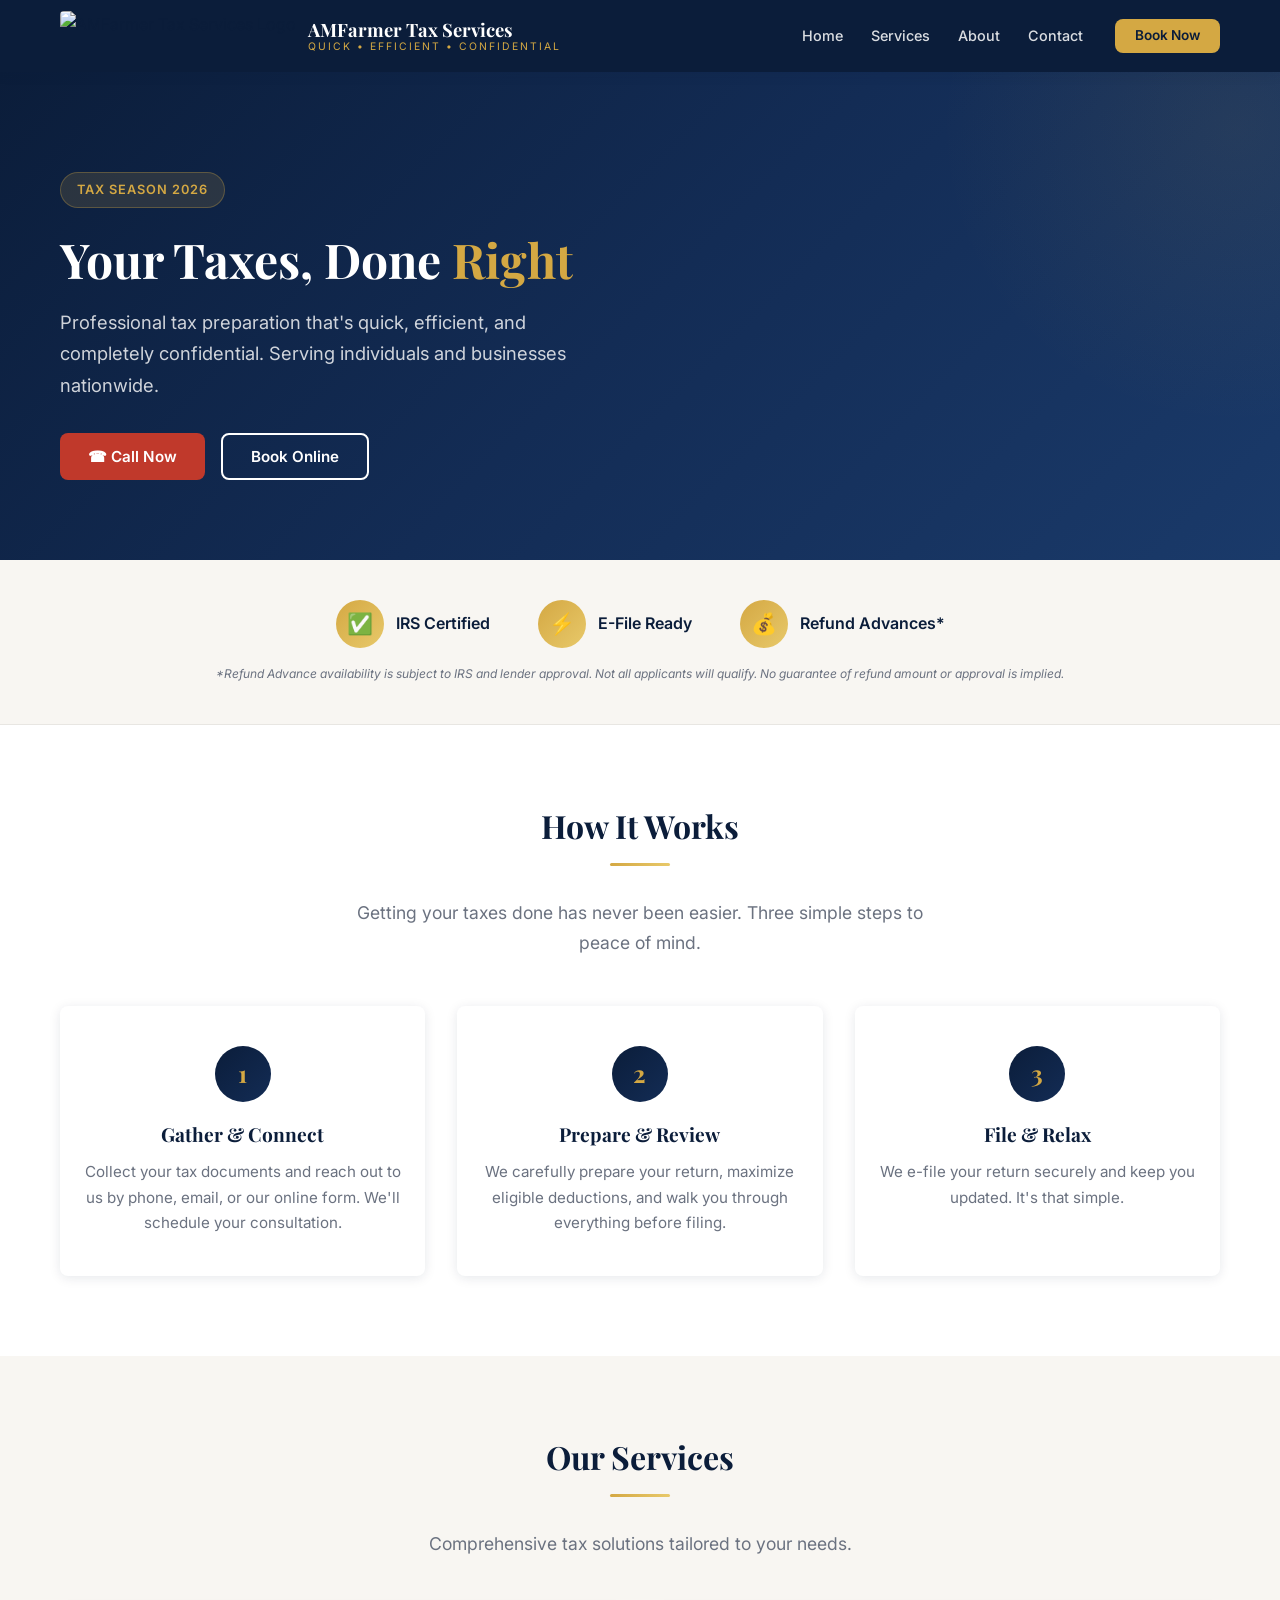
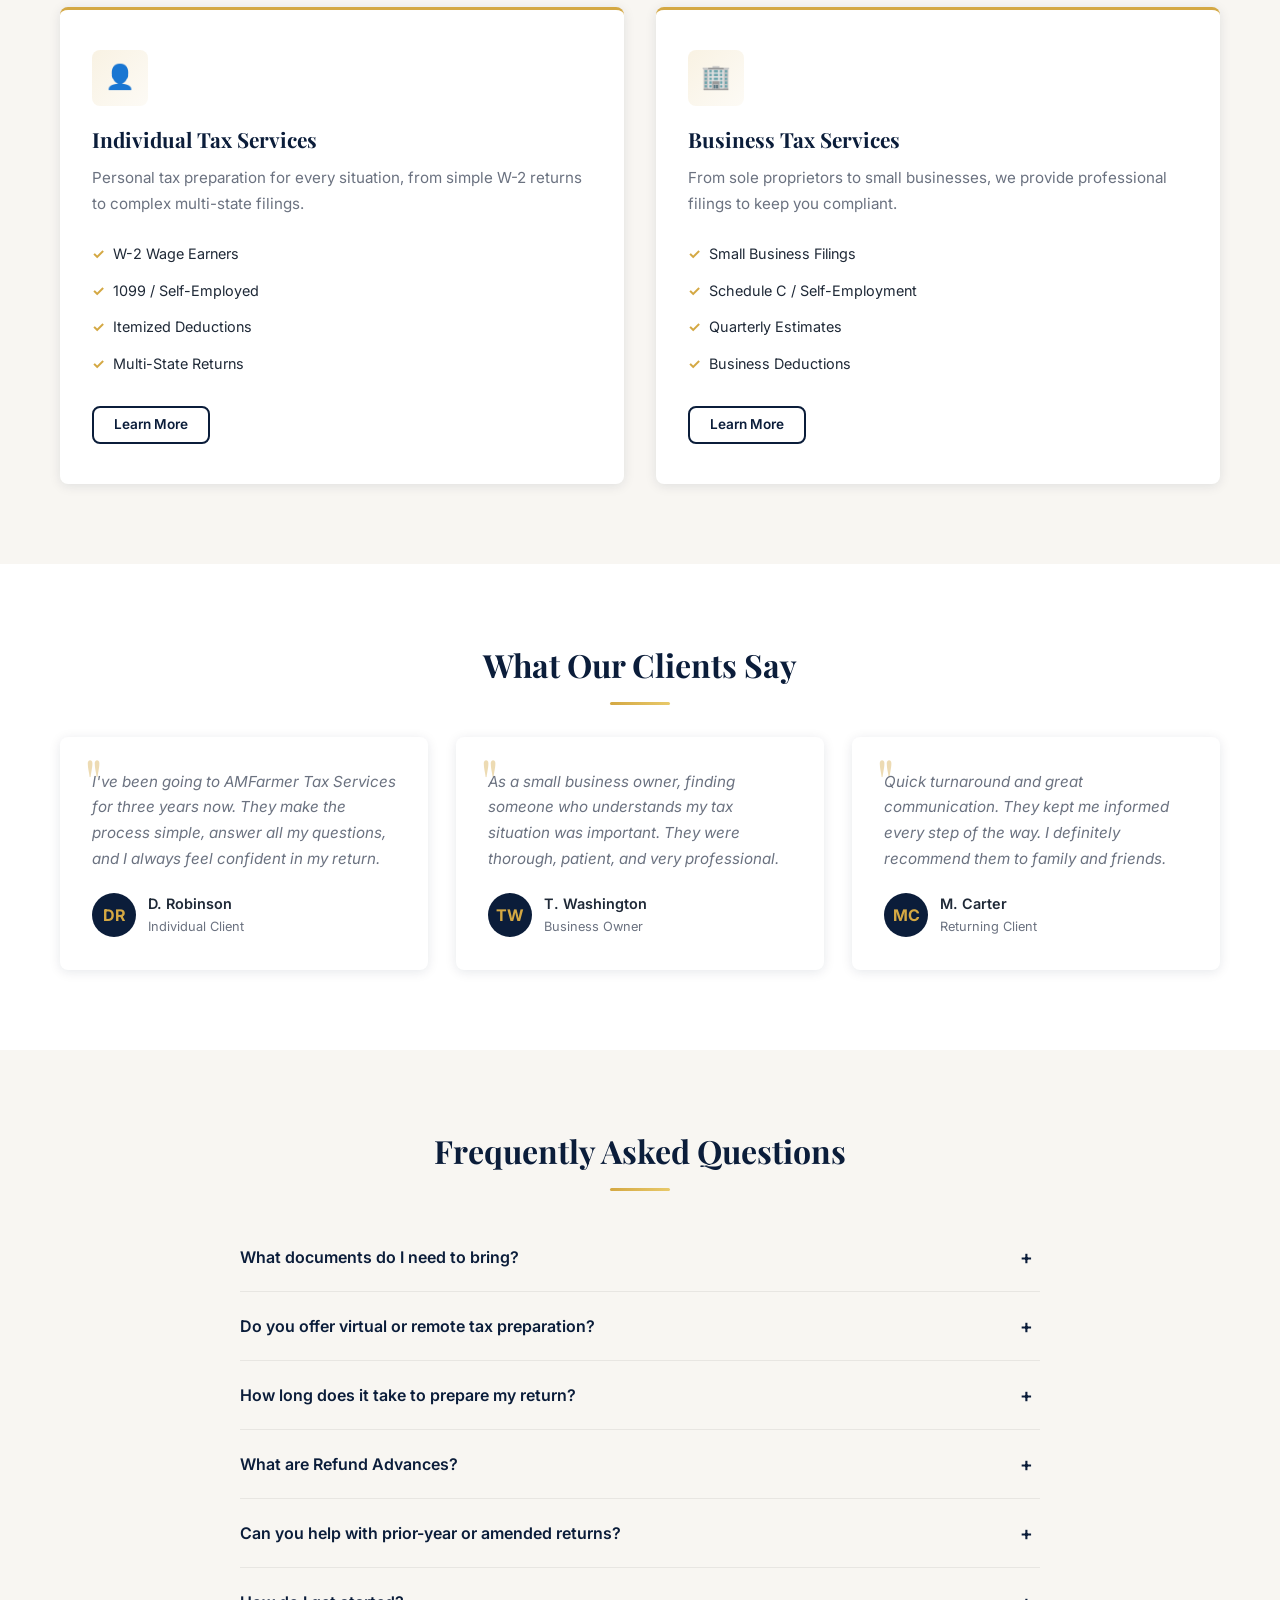
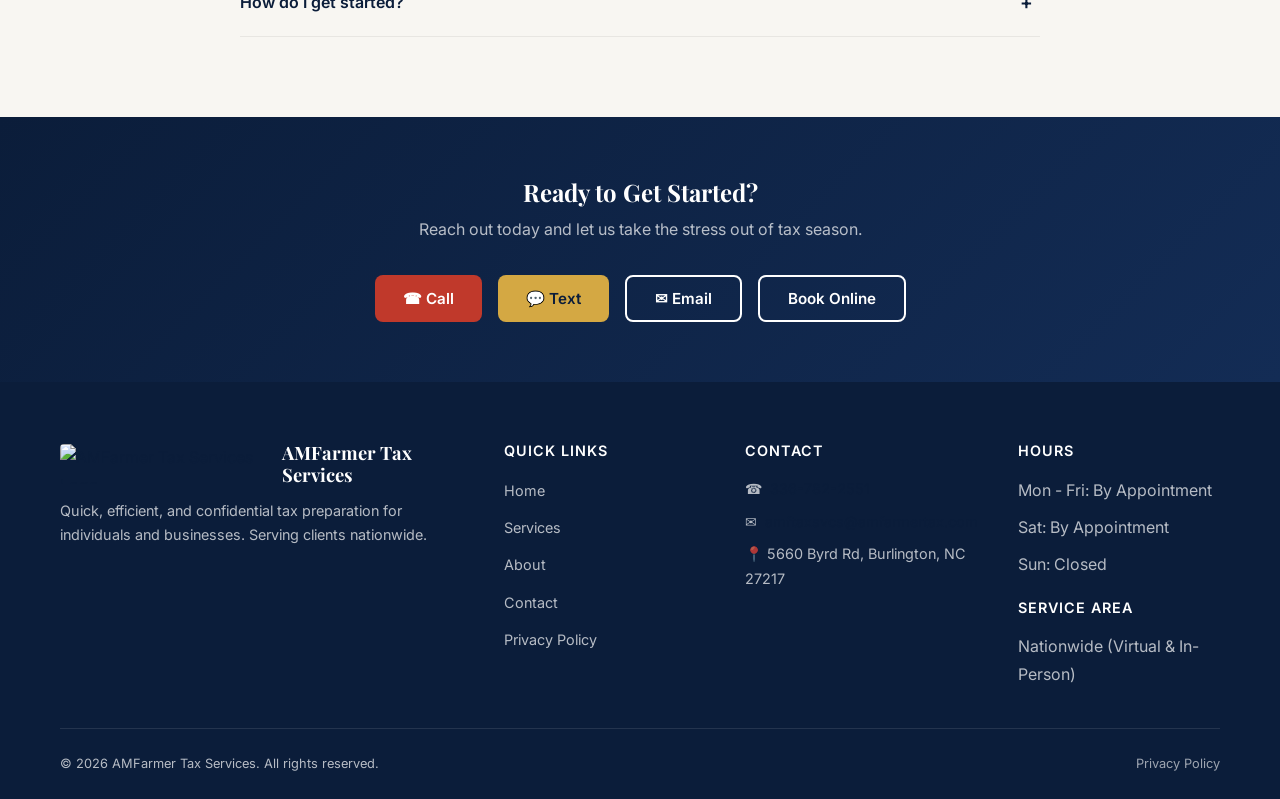
==== index.html @ cd4a3de3 "Added all html files" ====
<!DOCTYPE html>
<html lang="en">
<head>
  <meta charset="UTF-8">
  <meta name="viewport" content="width=device-width, initial-scale=1.0">
  <title>AMFarmer Tax Services | Quick, Efficient, Confidential Tax Preparation</title>
  <meta name="description" content="AMFarmer Tax Services provides quick, efficient, and confidential tax preparation for individuals and businesses. IRS Certified, E-file, and Refund Advances available. Serving clients nationwide.">
  <meta property="og:title" content="AMFarmer Tax Services | Quick, Efficient, Confidential">
  <meta property="og:description" content="Professional tax preparation for individuals and businesses. IRS Certified, E-file ready, serving clients nationwide.">
  <meta property="og:type" content="website">
  <meta property="og:image" content="assets/img/branding-2.jpg">
  <link rel="stylesheet" href="assets/css/styles.css">
</head>
<body>

  <header class="header" role="banner">
    <div class="header-inner">
      <a href="index.html" class="logo" aria-label="AMFarmer Tax Services Home">
        <img src="assets/img/branding-2.jpg" alt="AMFarmer Tax Services Logo">
        <div class="logo-text">
          AMFarmer Tax Services
          <span>Quick &bull; Efficient &bull; Confidential</span>
        </div>
      </a>
      <nav class="nav" role="navigation" aria-label="Main navigation">
        <ul class="nav-links">
          <li><a href="index.html">Home</a></li>
          <li><a href="services.html">Services</a></li>
          <li><a href="about.html">About</a></li>
          <li><a href="contact.html">Contact</a></li>
        </ul>
        <a href="contact.html#form" class="btn btn-gold btn-sm nav-cta">Book Now</a>
        <button class="mobile-toggle" aria-label="Toggle navigation" aria-expanded="false">
          <span></span><span></span><span></span>
        </button>
      </nav>
    </div>
  </header>

  <main>
    <section class="hero">
      <div class="container">
        <div class="hero-content">
          <div class="hero-badge">Tax Season 2026</div>
          <h1>Your Taxes, Done <span class="highlight">Right</span></h1>
          <p>Professional tax preparation that's quick, efficient, and completely confidential. Serving individuals and businesses nationwide.</p>
          <div class="hero-buttons">
            <a href="tel:336-782-2551" class="btn btn-primary">&#9742; Call Now</a>
            <a href="contact.html#form" class="btn btn-secondary">Book Online</a>
          </div>
        </div>
      </div>
    </section>

    <section class="trust-bar">
      <div class="container">
        <div class="trust-items">
          <div class="trust-item">
            <div class="trust-icon">&#9989;</div>
            <span>IRS Certified</span>
          </div>
          <div class="trust-item">
            <div class="trust-icon">&#9889;</div>
            <span>E-File Ready</span>
          </div>
          <div class="trust-item">
            <div class="trust-icon">&#128176;</div>
            <span>Refund Advances*</span>
          </div>
        </div>
        <p class="trust-disclaimer">*Refund Advance availability is subject to IRS and lender approval. Not all applicants will qualify. No guarantee of refund amount or approval is implied.</p>
      </div>
    </section>

    <section class="section">
      <div class="container">
        <h2 class="section-title">How It Works</h2>
        <div class="gold-divider"></div>
        <p class="section-subtitle">Getting your taxes done has never been easier. Three simple steps to peace of mind.</p>
        <div class="steps-grid">
          <div class="step-card">
            <div class="step-number">1</div>
            <h3>Gather &amp; Connect</h3>
            <p>Collect your tax documents and reach out to us by phone, email, or our online form. We'll schedule your consultation.</p>
          </div>
          <div class="step-card">
            <div class="step-number">2</div>
            <h3>Prepare &amp; Review</h3>
            <p>We carefully prepare your return, maximize eligible deductions, and walk you through everything before filing.</p>
          </div>
          <div class="step-card">
            <div class="step-number">3</div>
            <h3>File &amp; Relax</h3>
            <p>We e-file your return securely and keep you updated. It's that simple.</p>
          </div>
        </div>
      </div>
    </section>

    <section class="section services-preview">
      <div class="container">
        <h2 class="section-title">Our Services</h2>
        <div class="gold-divider"></div>
        <p class="section-subtitle">Comprehensive tax solutions tailored to your needs.</p>
        <div class="services-grid">
          <div class="service-card">
            <div class="service-icon">&#128100;</div>
            <h3>Individual Tax Services</h3>
            <p>Personal tax preparation for every situation, from simple W-2 returns to complex multi-state filings.</p>
            <ul class="service-list">
              <li>W-2 Wage Earners</li>
              <li>1099 / Self-Employed</li>
              <li>Itemized Deductions</li>
              <li>Multi-State Returns</li>
            </ul>
            <a href="services.html" class="btn btn-outline btn-sm">Learn More</a>
          </div>
          <div class="service-card">
            <div class="service-icon">&#127970;</div>
            <h3>Business Tax Services</h3>
            <p>From sole proprietors to small businesses, we provide professional filings to keep you compliant.</p>
            <ul class="service-list">
              <li>Small Business Filings</li>
              <li>Schedule C / Self-Employment</li>
              <li>Quarterly Estimates</li>
              <li>Business Deductions</li>
            </ul>
            <a href="services.html" class="btn btn-outline btn-sm">Learn More</a>
          </div>
        </div>
      </div>
    </section>

    <section class="section">
      <div class="container">
        <h2 class="section-title">What Our Clients Say</h2>
        <div class="gold-divider"></div>
        <div class="testimonials-grid">
          <div class="testimonial-card">
            <p class="testimonial-text">I've been going to AMFarmer Tax Services for three years now. They make the process simple, answer all my questions, and I always feel confident in my return.</p>
            <div class="testimonial-author">
              <div class="testimonial-avatar">DR</div>
              <div>
                <div class="testimonial-name">D. Robinson</div>
                <div class="testimonial-role">Individual Client</div>
              </div>
            </div>
          </div>
          <div class="testimonial-card">
            <p class="testimonial-text">As a small business owner, finding someone who understands my tax situation was important. They were thorough, patient, and very professional.</p>
            <div class="testimonial-author">
              <div class="testimonial-avatar">TW</div>
              <div>
                <div class="testimonial-name">T. Washington</div>
                <div class="testimonial-role">Business Owner</div>
              </div>
            </div>
          </div>
          <div class="testimonial-card">
            <p class="testimonial-text">Quick turnaround and great communication. They kept me informed every step of the way. I definitely recommend them to family and friends.</p>
            <div class="testimonial-author">
              <div class="testimonial-avatar">MC</div>
              <div>
                <div class="testimonial-name">M. Carter</div>
                <div class="testimonial-role">Returning Client</div>
              </div>
            </div>
          </div>
        </div>
      </div>
    </section>

    <section class="section" style="background: var(--off-white);">
      <div class="container">
        <h2 class="section-title">Frequently Asked Questions</h2>
        <div class="gold-divider"></div>
        <div class="faq-list">
          <div class="faq-item">
            <button class="faq-question" aria-expanded="false">
              What documents do I need to bring?
              <span class="faq-icon">+</span>
            </button>
            <div class="faq-answer" role="region">
              <div class="faq-answer-inner">Bring all income documents (W-2s, 1099s), a valid photo ID, Social Security cards for all dependents, last year's tax return (if available), and any documents related to deductions or credits you plan to claim.</div>
            </div>
          </div>
          <div class="faq-item">
            <button class="faq-question" aria-expanded="false">
              Do you offer virtual or remote tax preparation?
              <span class="faq-icon">+</span>
            </button>
            <div class="faq-answer" role="region">
              <div class="faq-answer-inner">Yes, we serve clients nationwide through secure virtual consultations. You can upload your documents securely, and we handle the rest by phone or video call.</div>
            </div>
          </div>
          <div class="faq-item">
            <button class="faq-question" aria-expanded="false">
              How long does it take to prepare my return?
              <span class="faq-icon">+</span>
            </button>
            <div class="faq-answer" role="region">
              <div class="faq-answer-inner">Most individual returns are completed within 1-2 business days once we have all your documents. More complex filings, such as business returns, may take a bit longer.</div>
            </div>
          </div>
          <div class="faq-item">
            <button class="faq-question" aria-expanded="false">
              What are Refund Advances?
              <span class="faq-icon">+</span>
            </button>
            <div class="faq-answer" role="region">
              <div class="faq-answer-inner">
                A Refund Advance is a loan offered by a third-party lender based on your anticipated tax refund. It allows eligible clients to receive a portion of their expected refund sooner.
                <p class="disclaimer-text">*Refund Advance is a loan provided by a third-party lender. Eligibility, loan amounts, and terms are determined by the lender and are subject to IRS approval of your tax return. Not all applicants will qualify. AMFarmer Tax Services does not guarantee refund amounts or advance approval.</p>
              </div>
            </div>
          </div>
          <div class="faq-item">
            <button class="faq-question" aria-expanded="false">
              Can you help with prior-year or amended returns?
              <span class="faq-icon">+</span>
            </button>
            <div class="faq-answer" role="region">
              <div class="faq-answer-inner">Absolutely. We can prepare prior-year returns and file amendments to correct previously filed returns. Contact us with the details and we'll guide you through the process.</div>
            </div>
          </div>
          <div class="faq-item">
            <button class="faq-question" aria-expanded="false">
              How do I get started?
              <span class="faq-icon">+</span>
            </button>
            <div class="faq-answer" role="region">
              <div class="faq-answer-inner">It's easy! Call us at 336-782-2551, email us, or fill out our online contact form. We'll schedule a time that works for you and walk you through everything you need.</div>
            </div>
          </div>
        </div>
      </div>
    </section>

    <section class="contact-strip">
      <div class="container">
        <h2>Ready to Get Started?</h2>
        <p>Reach out today and let us take the stress out of tax season.</p>
        <div class="contact-buttons">
          <a href="tel:336-782-2551" class="btn btn-primary">&#9742; Call</a>
          <a href="sms:336-782-2551?body=Hi%2C%20I%27d%20like%20to%20inquire%20about%20tax%20services." class="btn btn-gold">&#128172; Text</a>
          <a href="mailto:amftaxsvcs@amfarmertax.com?subject=Tax%20Services%20Inquiry" class="btn btn-secondary">&#9993; Email</a>
          <a href="contact.html#form" class="btn btn-secondary">Book Online</a>
        </div>
      </div>
    </section>
  </main>

  <footer class="footer" role="contentinfo">
    <div class="container">
      <div class="footer-grid">
        <div class="footer-brand">
          <a href="index.html" class="logo" aria-label="AMFarmer Tax Services Home">
            <img src="assets/img/branding-2.jpg" alt="AMFarmer Tax Services Logo" style="height:40px;">
            <div class="logo-text">AMFarmer Tax Services</div>
          </a>
          <p>Quick, efficient, and confidential tax preparation for individuals and businesses. Serving clients nationwide.</p>
        </div>
        <div>
          <h4>Quick Links</h4>
          <ul class="footer-links">
            <li><a href="index.html">Home</a></li>
            <li><a href="services.html">Services</a></li>
            <li><a href="about.html">About</a></li>
            <li><a href="contact.html">Contact</a></li>
            <li><a href="privacy.html">Privacy Policy</a></li>
          </ul>
        </div>
        <div>
          <h4>Contact</h4>
          <div class="footer-contact-info">
            <p>&#9742; <a href="tel:336-782-2551">336-782-2551</a></p>
            <p>&#9993; <a href="mailto:amftaxsvcs@amfarmertax.com">amftaxsvcs@amfarmertax.com</a></p>
            <p>&#128205; 5660 Byrd Rd, Burlington, NC 27217</p>
          </div>
        </div>
        <div>
          <h4>Hours</h4>
          <ul class="footer-links">
            <li>Mon - Fri: By Appointment</li>
            <li>Sat: By Appointment</li>
            <li>Sun: Closed</li>
          </ul>
          <h4 style="margin-top:20px;">Service Area</h4>
          <p>Nationwide (Virtual &amp; In-Person)</p>
        </div>
      </div>
      <div class="footer-bottom">
        <p>&copy; 2026 AMFarmer Tax Services. All rights reserved.</p>
        <a href="privacy.html">Privacy Policy</a>
      </div>
    </div>
  </footer>

  <script src="assets/js/main.js"></script>
</body>
</html>
---- assets/css/styles.css ----
@import url('https://fonts.googleapis.com/css2?family=Playfair+Display:wght@400;600;700&family=Inter:wght@300;400;500;600;700&display=swap');

:root {
  --navy: #0B1D3A;
  --navy-light: #132C55;
  --red: #C0392B;
  --red-dark: #A93226;
  --gold: #D4A843;
  --gold-light: #E8C96A;
  --white: #FFFFFF;
  --off-white: #F8F6F2;
  --gray-light: #E8E6E2;
  --gray: #6B7280;
  --text-dark: #1F2937;
  --shadow: 0 2px 12px rgba(11,29,58,0.10);
  --shadow-lg: 0 8px 32px rgba(11,29,58,0.15);
  --radius: 8px;
  --transition: 0.3s ease;
}

*, *::before, *::after {
  box-sizing: border-box;
  margin: 0;
  padding: 0;
}

html {
  scroll-behavior: smooth;
  font-size: 16px;
}

body {
  font-family: 'Inter', -apple-system, BlinkMacSystemFont, sans-serif;
  color: var(--text-dark);
  background: var(--white);
  line-height: 1.7;
  -webkit-font-smoothing: antialiased;
}

h1, h2, h3, h4, h5 {
  font-family: 'Playfair Display', Georgia, serif;
  line-height: 1.3;
  color: var(--navy);
}

a {
  color: var(--navy);
  text-decoration: none;
  transition: color var(--transition);
}

a:focus-visible, button:focus-visible, input:focus-visible, textarea:focus-visible, select:focus-visible {
  outline: 3px solid var(--gold);
  outline-offset: 2px;
}

img {
  max-width: 100%;
  height: auto;
  display: block;
}

.container {
  width: 100%;
  max-width: 1200px;
  margin: 0 auto;
  padding: 0 20px;
}

.section {
  padding: 80px 0;
}

.section-title {
  text-align: center;
  font-size: 2rem;
  margin-bottom: 1rem;
}

.section-subtitle {
  text-align: center;
  color: var(--gray);
  font-size: 1.1rem;
  max-width: 600px;
  margin: 0 auto 3rem;
}

.gold-divider {
  width: 60px;
  height: 3px;
  background: linear-gradient(90deg, var(--gold), var(--gold-light));
  margin: 1rem auto 2rem;
  border-radius: 2px;
}

/* Buttons */
.btn {
  display: inline-flex;
  align-items: center;
  justify-content: center;
  gap: 8px;
  padding: 14px 28px;
  font-family: 'Inter', sans-serif;
  font-size: 0.95rem;
  font-weight: 600;
  border: none;
  border-radius: var(--radius);
  cursor: pointer;
  transition: all var(--transition);
  text-decoration: none;
  line-height: 1;
}

.btn-primary {
  background: var(--red);
  color: var(--white);
}

.btn-primary:hover {
  background: var(--red-dark);
  transform: translateY(-1px);
  box-shadow: var(--shadow);
}

.btn-secondary {
  background: transparent;
  color: var(--white);
  border: 2px solid var(--white);
}

.btn-secondary:hover {
  background: var(--white);
  color: var(--navy);
}

.btn-outline {
  background: transparent;
  color: var(--navy);
  border: 2px solid var(--navy);
}

.btn-outline:hover {
  background: var(--navy);
  color: var(--white);
}

.btn-gold {
  background: var(--gold);
  color: var(--navy);
}

.btn-gold:hover {
  background: var(--gold-light);
  transform: translateY(-1px);
}

.btn-sm {
  padding: 10px 20px;
  font-size: 0.85rem;
}

/* Header */
.header {
  position: sticky;
  top: 0;
  z-index: 1000;
  background: var(--navy);
  box-shadow: var(--shadow);
}

.header-inner {
  display: flex;
  align-items: center;
  justify-content: space-between;
  padding: 0 20px;
  max-width: 1200px;
  margin: 0 auto;
  height: 72px;
}

.logo {
  display: flex;
  align-items: center;
  gap: 12px;
}

.logo img {
  height: 50px;
  width: auto;
  border-radius: 4px;
}

.logo-text {
  font-family: 'Playfair Display', serif;
  font-size: 1.15rem;
  font-weight: 700;
  color: var(--white);
  line-height: 1.2;
}

.logo-text span {
  display: block;
  font-family: 'Inter', sans-serif;
  font-size: 0.65rem;
  font-weight: 400;
  color: var(--gold);
  letter-spacing: 2px;
  text-transform: uppercase;
}

.nav {
  display: flex;
  align-items: center;
  gap: 32px;
}

.nav-links {
  display: flex;
  list-style: none;
  gap: 28px;
}

.nav-links a {
  color: rgba(255,255,255,0.85);
  font-size: 0.9rem;
  font-weight: 500;
  padding: 4px 0;
  position: relative;
}

.nav-links a:hover,
.nav-links a.active {
  color: var(--white);
}

.nav-links a::after {
  content: '';
  position: absolute;
  bottom: -2px;
  left: 0;
  width: 0;
  height: 2px;
  background: var(--gold);
  transition: width var(--transition);
}

.nav-links a:hover::after,
.nav-links a.active::after {
  width: 100%;
}

.nav-cta {
  display: inline-flex;
}

.mobile-toggle {
  display: none;
  flex-direction: column;
  gap: 5px;
  background: none;
  border: none;
  cursor: pointer;
  padding: 5px;
}

.mobile-toggle span {
  width: 24px;
  height: 2px;
  background: var(--white);
  transition: all var(--transition);
  border-radius: 2px;
}

/* Hero */
.hero {
  background: linear-gradient(135deg, var(--navy) 0%, var(--navy-light) 50%, #1a3a6a 100%);
  color: var(--white);
  padding: 100px 0 80px;
  position: relative;
  overflow: hidden;
}

.hero::before {
  content: '';
  position: absolute;
  top: -50%;
  right: -20%;
  width: 600px;
  height: 600px;
  background: radial-gradient(circle, rgba(212,168,67,0.08) 0%, transparent 70%);
  border-radius: 50%;
}

.hero-content {
  max-width: 700px;
  position: relative;
  z-index: 1;
}

.hero-badge {
  display: inline-block;
  background: rgba(212,168,67,0.15);
  border: 1px solid rgba(212,168,67,0.3);
  color: var(--gold);
  padding: 6px 16px;
  border-radius: 20px;
  font-size: 0.8rem;
  font-weight: 600;
  letter-spacing: 1px;
  text-transform: uppercase;
  margin-bottom: 24px;
}

.hero h1 {
  font-size: 3rem;
  color: var(--white);
  margin-bottom: 20px;
  line-height: 1.15;
}

.hero h1 .highlight {
  color: var(--gold);
}

.hero p {
  font-size: 1.15rem;
  color: rgba(255,255,255,0.8);
  margin-bottom: 32px;
  max-width: 550px;
}

.hero-buttons {
  display: flex;
  gap: 16px;
  flex-wrap: wrap;
}

/* Trust Bar */
.trust-bar {
  background: var(--off-white);
  padding: 40px 0;
  border-bottom: 1px solid var(--gray-light);
}

.trust-items {
  display: flex;
  justify-content: center;
  align-items: center;
  gap: 48px;
  flex-wrap: wrap;
}

.trust-item {
  display: flex;
  align-items: center;
  gap: 12px;
  font-weight: 600;
  color: var(--navy);
  font-size: 1rem;
}

.trust-icon {
  width: 48px;
  height: 48px;
  background: linear-gradient(135deg, var(--gold), var(--gold-light));
  border-radius: 50%;
  display: flex;
  align-items: center;
  justify-content: center;
  font-size: 1.3rem;
  color: var(--navy);
  flex-shrink: 0;
}

.trust-disclaimer {
  text-align: center;
  font-size: 0.75rem;
  color: var(--gray);
  margin-top: 16px;
  font-style: italic;
}

/* How It Works */
.steps-grid {
  display: grid;
  grid-template-columns: repeat(3, 1fr);
  gap: 32px;
  position: relative;
}

.step-card {
  text-align: center;
  padding: 40px 24px;
  background: var(--white);
  border-radius: var(--radius);
  box-shadow: var(--shadow);
  position: relative;
}

.step-number {
  width: 56px;
  height: 56px;
  background: linear-gradient(135deg, var(--navy), var(--navy-light));
  color: var(--gold);
  border-radius: 50%;
  display: flex;
  align-items: center;
  justify-content: center;
  font-family: 'Playfair Display', serif;
  font-size: 1.5rem;
  font-weight: 700;
  margin: 0 auto 20px;
}

.step-card h3 {
  font-size: 1.2rem;
  margin-bottom: 12px;
}

.step-card p {
  color: var(--gray);
  font-size: 0.95rem;
}

/* Services Preview */
.services-preview {
  background: var(--off-white);
}

.services-grid {
  display: grid;
  grid-template-columns: repeat(2, 1fr);
  gap: 32px;
}

.service-card {
  background: var(--white);
  border-radius: var(--radius);
  padding: 40px 32px;
  box-shadow: var(--shadow);
  border-top: 3px solid var(--gold);
  transition: transform var(--transition), box-shadow var(--transition);
}

.service-card:hover {
  transform: translateY(-4px);
  box-shadow: var(--shadow-lg);
}

.service-icon {
  width: 56px;
  height: 56px;
  background: linear-gradient(135deg, rgba(212,168,67,0.15), rgba(212,168,67,0.05));
  border-radius: var(--radius);
  display: flex;
  align-items: center;
  justify-content: center;
  font-size: 1.5rem;
  margin-bottom: 20px;
}

.service-card h3 {
  font-size: 1.3rem;
  margin-bottom: 12px;
}

.service-card p {
  color: var(--gray);
  font-size: 0.95rem;
  margin-bottom: 20px;
}

.service-list {
  list-style: none;
  margin-bottom: 24px;
}

.service-list li {
  padding: 6px 0;
  font-size: 0.9rem;
  color: var(--text-dark);
  display: flex;
  align-items: center;
  gap: 8px;
}

.service-list li::before {
  content: '✓';
  color: var(--gold);
  font-weight: 700;
}

/* Testimonials */
.testimonials-grid {
  display: grid;
  grid-template-columns: repeat(3, 1fr);
  gap: 28px;
}

.testimonial-card {
  background: var(--white);
  border-radius: var(--radius);
  padding: 32px;
  box-shadow: var(--shadow);
  position: relative;
}

.testimonial-card::before {
  content: '"';
  font-family: 'Playfair Display', serif;
  font-size: 4rem;
  color: var(--gold);
  position: absolute;
  top: 12px;
  left: 24px;
  line-height: 1;
  opacity: 0.4;
}

.testimonial-text {
  font-size: 0.95rem;
  color: var(--gray);
  font-style: italic;
  margin-bottom: 20px;
  position: relative;
  z-index: 1;
}

.testimonial-author {
  display: flex;
  align-items: center;
  gap: 12px;
}

.testimonial-avatar {
  width: 44px;
  height: 44px;
  background: var(--navy);
  border-radius: 50%;
  display: flex;
  align-items: center;
  justify-content: center;
  color: var(--gold);
  font-weight: 700;
  font-size: 1rem;
}

.testimonial-name {
  font-weight: 600;
  font-size: 0.9rem;
}

.testimonial-role {
  font-size: 0.8rem;
  color: var(--gray);
}

/* FAQ */
.faq-list {
  max-width: 800px;
  margin: 0 auto;
}

.faq-item {
  border-bottom: 1px solid var(--gray-light);
}

.faq-question {
  width: 100%;
  display: flex;
  align-items: center;
  justify-content: space-between;
  padding: 20px 0;
  background: none;
  border: none;
  font-family: 'Inter', sans-serif;
  font-size: 1rem;
  font-weight: 600;
  color: var(--navy);
  cursor: pointer;
  text-align: left;
  gap: 16px;
}

.faq-question:hover {
  color: var(--red);
}

.faq-icon {
  width: 28px;
  height: 28px;
  border-radius: 50%;
  background: var(--off-white);
  display: flex;
  align-items: center;
  justify-content: center;
  font-size: 1.2rem;
  flex-shrink: 0;
  transition: transform var(--transition);
}

.faq-item.active .faq-icon {
  transform: rotate(45deg);
}

.faq-answer {
  max-height: 0;
  overflow: hidden;
  transition: max-height 0.4s ease, padding 0.4s ease;
}

.faq-answer-inner {
  padding-bottom: 20px;
  color: var(--gray);
  font-size: 0.95rem;
  line-height: 1.7;
}

.faq-item.active .faq-answer {
  max-height: 300px;
}

.disclaimer-text {
  font-size: 0.8rem;
  font-style: italic;
  color: var(--gray);
  margin-top: 8px;
}

/* Contact Strip */
.contact-strip {
  background: linear-gradient(135deg, var(--navy), var(--navy-light));
  color: var(--white);
  padding: 60px 0;
  text-align: center;
}

.contact-strip h2 {
  color: var(--white);
  margin-bottom: 8px;
}

.contact-strip p {
  color: rgba(255,255,255,0.7);
  margin-bottom: 32px;
}

.contact-buttons {
  display: flex;
  justify-content: center;
  gap: 16px;
  flex-wrap: wrap;
}

/* Footer */
.footer {
  background: var(--navy);
  color: rgba(255,255,255,0.7);
  padding: 60px 0 24px;
}

.footer-grid {
  display: grid;
  grid-template-columns: 2fr 1fr 1fr 1fr;
  gap: 40px;
  margin-bottom: 40px;
}

.footer-brand p {
  font-size: 0.9rem;
  margin-top: 12px;
  line-height: 1.7;
}

.footer h4 {
  color: var(--white);
  font-family: 'Inter', sans-serif;
  font-size: 0.9rem;
  font-weight: 600;
  text-transform: uppercase;
  letter-spacing: 1px;
  margin-bottom: 16px;
}

.footer-links {
  list-style: none;
}

.footer-links li {
  margin-bottom: 10px;
}

.footer-links a {
  color: rgba(255,255,255,0.7);
  font-size: 0.9rem;
}

.footer-links a:hover {
  color: var(--gold);
}

.footer-contact-info p {
  font-size: 0.9rem;
  margin-bottom: 8px;
  display: flex;
  align-items: flex-start;
  gap: 8px;
}

.footer-bottom {
  border-top: 1px solid rgba(255,255,255,0.1);
  padding-top: 24px;
  display: flex;
  justify-content: space-between;
  align-items: center;
  flex-wrap: wrap;
  gap: 12px;
  font-size: 0.8rem;
}

.footer-bottom a {
  color: rgba(255,255,255,0.6);
}

.footer-bottom a:hover {
  color: var(--gold);
}

/* Page Header (inner pages) */
.page-header {
  background: linear-gradient(135deg, var(--navy), var(--navy-light));
  color: var(--white);
  padding: 60px 0;
  text-align: center;
}

.page-header h1 {
  color: var(--white);
  font-size: 2.5rem;
  margin-bottom: 8px;
}

.page-header p {
  color: rgba(255,255,255,0.7);
  font-size: 1.1rem;
}

/* Services Page */
.service-detail-card {
  background: var(--white);
  border-radius: var(--radius);
  padding: 48px 40px;
  box-shadow: var(--shadow);
  border-left: 4px solid var(--gold);
  margin-bottom: 32px;
}

.service-detail-card h3 {
  font-size: 1.5rem;
  margin-bottom: 16px;
}

.service-detail-card p {
  color: var(--gray);
  margin-bottom: 20px;
}

.service-tags {
  display: flex;
  flex-wrap: wrap;
  gap: 8px;
  margin-top: 16px;
}

.service-tag {
  background: var(--off-white);
  color: var(--navy);
  padding: 6px 16px;
  border-radius: 20px;
  font-size: 0.85rem;
  font-weight: 500;
}

/* About Page */
.about-content {
  display: grid;
  grid-template-columns: 1fr 1.5fr;
  gap: 48px;
  align-items: start;
}

.about-image {
  border-radius: var(--radius);
  overflow: hidden;
  box-shadow: var(--shadow-lg);
}

.about-image img {
  width: 100%;
  height: auto;
  object-fit: cover;
}

.about-text h2 {
  margin-bottom: 8px;
}

.about-text .role {
  color: var(--gold);
  font-weight: 600;
  font-size: 1rem;
  margin-bottom: 20px;
  display: block;
}

.about-text p {
  color: var(--gray);
  margin-bottom: 16px;
}

.values-grid {
  display: grid;
  grid-template-columns: repeat(2, 1fr);
  gap: 20px;
  margin-top: 32px;
}

.value-card {
  padding: 24px;
  background: var(--off-white);
  border-radius: var(--radius);
  text-align: center;
}

.value-icon {
  font-size: 2rem;
  margin-bottom: 12px;
}

.value-card h4 {
  font-family: 'Inter', sans-serif;
  font-size: 1rem;
  color: var(--navy);
  margin-bottom: 8px;
}

.value-card p {
  font-size: 0.85rem;
  color: var(--gray);
}

/* Contact Page */
.contact-grid {
  display: grid;
  grid-template-columns: 1fr 1.5fr;
  gap: 48px;
}

.contact-info-card {
  background: var(--navy);
  color: var(--white);
  border-radius: var(--radius);
  padding: 40px;
}

.contact-info-card h3 {
  color: var(--white);
  margin-bottom: 24px;
}

.contact-detail {
  display: flex;
  align-items: flex-start;
  gap: 16px;
  margin-bottom: 24px;
}

.contact-detail-icon {
  width: 44px;
  height: 44px;
  background: rgba(212,168,67,0.15);
  border-radius: 50%;
  display: flex;
  align-items: center;
  justify-content: center;
  font-size: 1.1rem;
  flex-shrink: 0;
}

.contact-detail h4 {
  color: var(--gold);
  font-family: 'Inter', sans-serif;
  font-size: 0.85rem;
  text-transform: uppercase;
  letter-spacing: 1px;
  margin-bottom: 4px;
}

.contact-detail p,
.contact-detail a {
  color: rgba(255,255,255,0.8);
  font-size: 0.95rem;
}

.contact-detail a:hover {
  color: var(--gold);
}

.contact-quick-actions {
  display: flex;
  flex-direction: column;
  gap: 12px;
  margin-top: 32px;
}

.contact-form-card {
  background: var(--white);
  border-radius: var(--radius);
  padding: 40px;
  box-shadow: var(--shadow);
}

.contact-form-card h3 {
  margin-bottom: 24px;
}

.form-group {
  margin-bottom: 20px;
}

.form-group label {
  display: block;
  font-size: 0.9rem;
  font-weight: 600;
  color: var(--navy);
  margin-bottom: 6px;
}

.form-group label .required {
  color: var(--red);
}

.form-row {
  display: grid;
  grid-template-columns: 1fr 1fr;
  gap: 16px;
}

.form-input,
.form-select,
.form-textarea {
  width: 100%;
  padding: 12px 16px;
  border: 1px solid var(--gray-light);
  border-radius: var(--radius);
  font-family: 'Inter', sans-serif;
  font-size: 0.95rem;
  color: var(--text-dark);
  transition: border-color var(--transition), box-shadow var(--transition);
  background: var(--white);
}

.form-input:focus,
.form-select:focus,
.form-textarea:focus {
  border-color: var(--navy);
  box-shadow: 0 0 0 3px rgba(11,29,58,0.08);
}

.form-input.error,
.form-select.error,
.form-textarea.error {
  border-color: var(--red);
}

.form-error {
  font-size: 0.8rem;
  color: var(--red);
  margin-top: 4px;
  display: none;
}

.form-textarea {
  resize: vertical;
  min-height: 120px;
}

.form-success {
  display: none;
  text-align: center;
  padding: 40px;
}

.form-success-icon {
  font-size: 3rem;
  margin-bottom: 16px;
}

.form-success h3 {
  margin-bottom: 8px;
}

.form-success p {
  color: var(--gray);
}

/* Privacy Page */
.privacy-content {
  max-width: 800px;
  margin: 0 auto;
}

.privacy-content h2 {
  font-size: 1.5rem;
  margin: 32px 0 12px;
}

.privacy-content p,
.privacy-content li {
  color: var(--gray);
  margin-bottom: 12px;
}

.privacy-content ul {
  padding-left: 24px;
  margin-bottom: 16px;
}

/* Responsive */
@media (max-width: 992px) {
  .footer-grid {
    grid-template-columns: 1fr 1fr;
  }

  .about-content {
    grid-template-columns: 1fr;
  }

  .contact-grid {
    grid-template-columns: 1fr;
  }

  .services-grid {
    grid-template-columns: 1fr;
  }

  .testimonials-grid {
    grid-template-columns: 1fr 1fr;
  }
}

@media (max-width: 768px) {
  .section {
    padding: 60px 0;
  }

  .nav-links {
    display: none;
  }

  .nav-cta {
    display: none;
  }

  .mobile-toggle {
    display: flex;
  }

  .nav.open .nav-links {
    display: flex;
    flex-direction: column;
    position: absolute;
    top: 72px;
    left: 0;
    right: 0;
    background: var(--navy);
    padding: 20px;
    gap: 0;
    box-shadow: var(--shadow-lg);
  }

  .nav.open .nav-links li {
    border-bottom: 1px solid rgba(255,255,255,0.1);
  }

  .nav.open .nav-links a {
    display: block;
    padding: 14px 0;
  }

  .nav.open .nav-cta {
    display: block;
    position: absolute;
    top: calc(72px + var(--nav-height, 250px));
    left: 20px;
    right: 20px;
  }

  .hero {
    padding: 60px 0;
  }

  .hero h1 {
    font-size: 2.2rem;
  }

  .steps-grid {
    grid-template-columns: 1fr;
    gap: 20px;
  }

  .testimonials-grid {
    grid-template-columns: 1fr;
  }

  .footer-grid {
    grid-template-columns: 1fr;
    gap: 28px;
  }

  .footer-bottom {
    flex-direction: column;
    text-align: center;
  }

  .section-title {
    font-size: 1.7rem;
  }

  .values-grid {
    grid-template-columns: 1fr;
  }

  .form-row {
    grid-template-columns: 1fr;
  }

  .hero-buttons {
    flex-direction: column;
  }

  .hero-buttons .btn {
    width: 100%;
  }
}

@media (max-width: 480px) {
  .trust-items {
    flex-direction: column;
    gap: 20px;
  }

  .contact-buttons {
    flex-direction: column;
    align-items: center;
  }

  .contact-buttons .btn {
    width: 100%;
    max-width: 280px;
  }

  .page-header h1 {
    font-size: 1.8rem;
  }
}
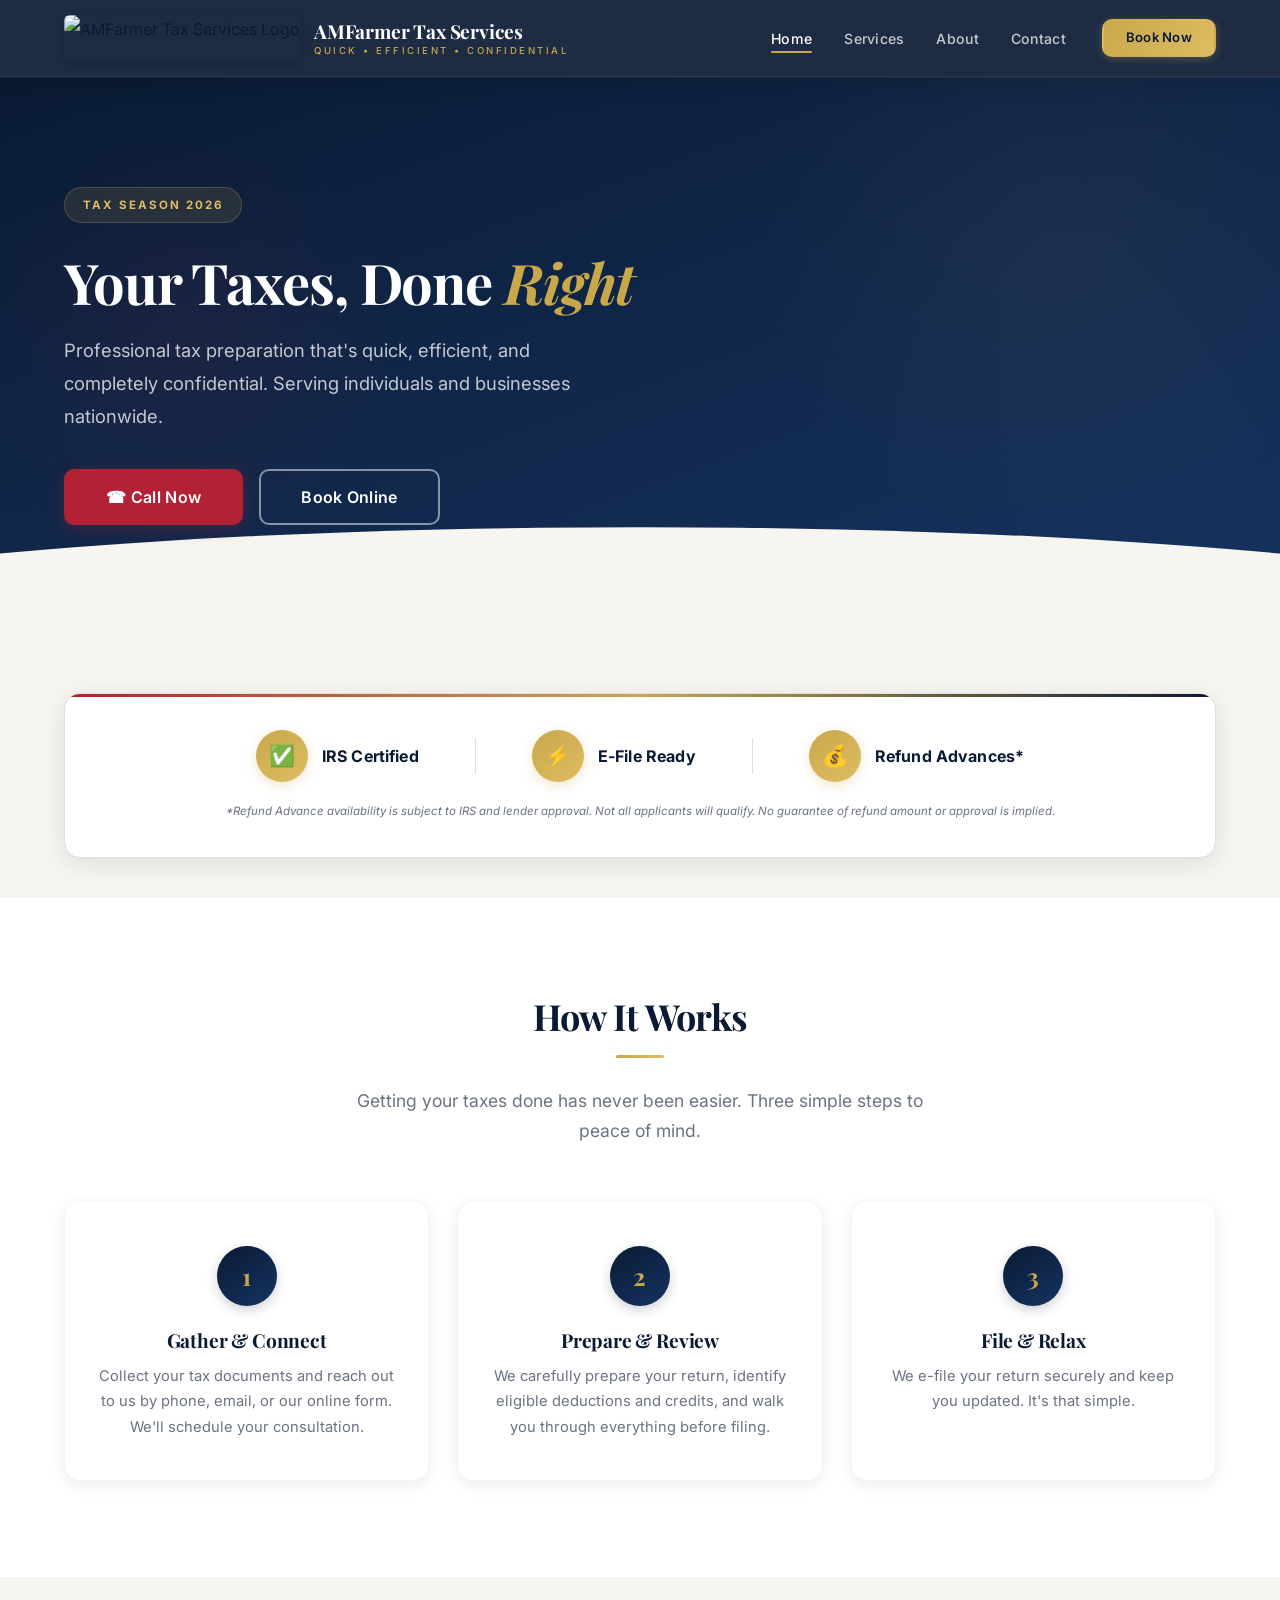
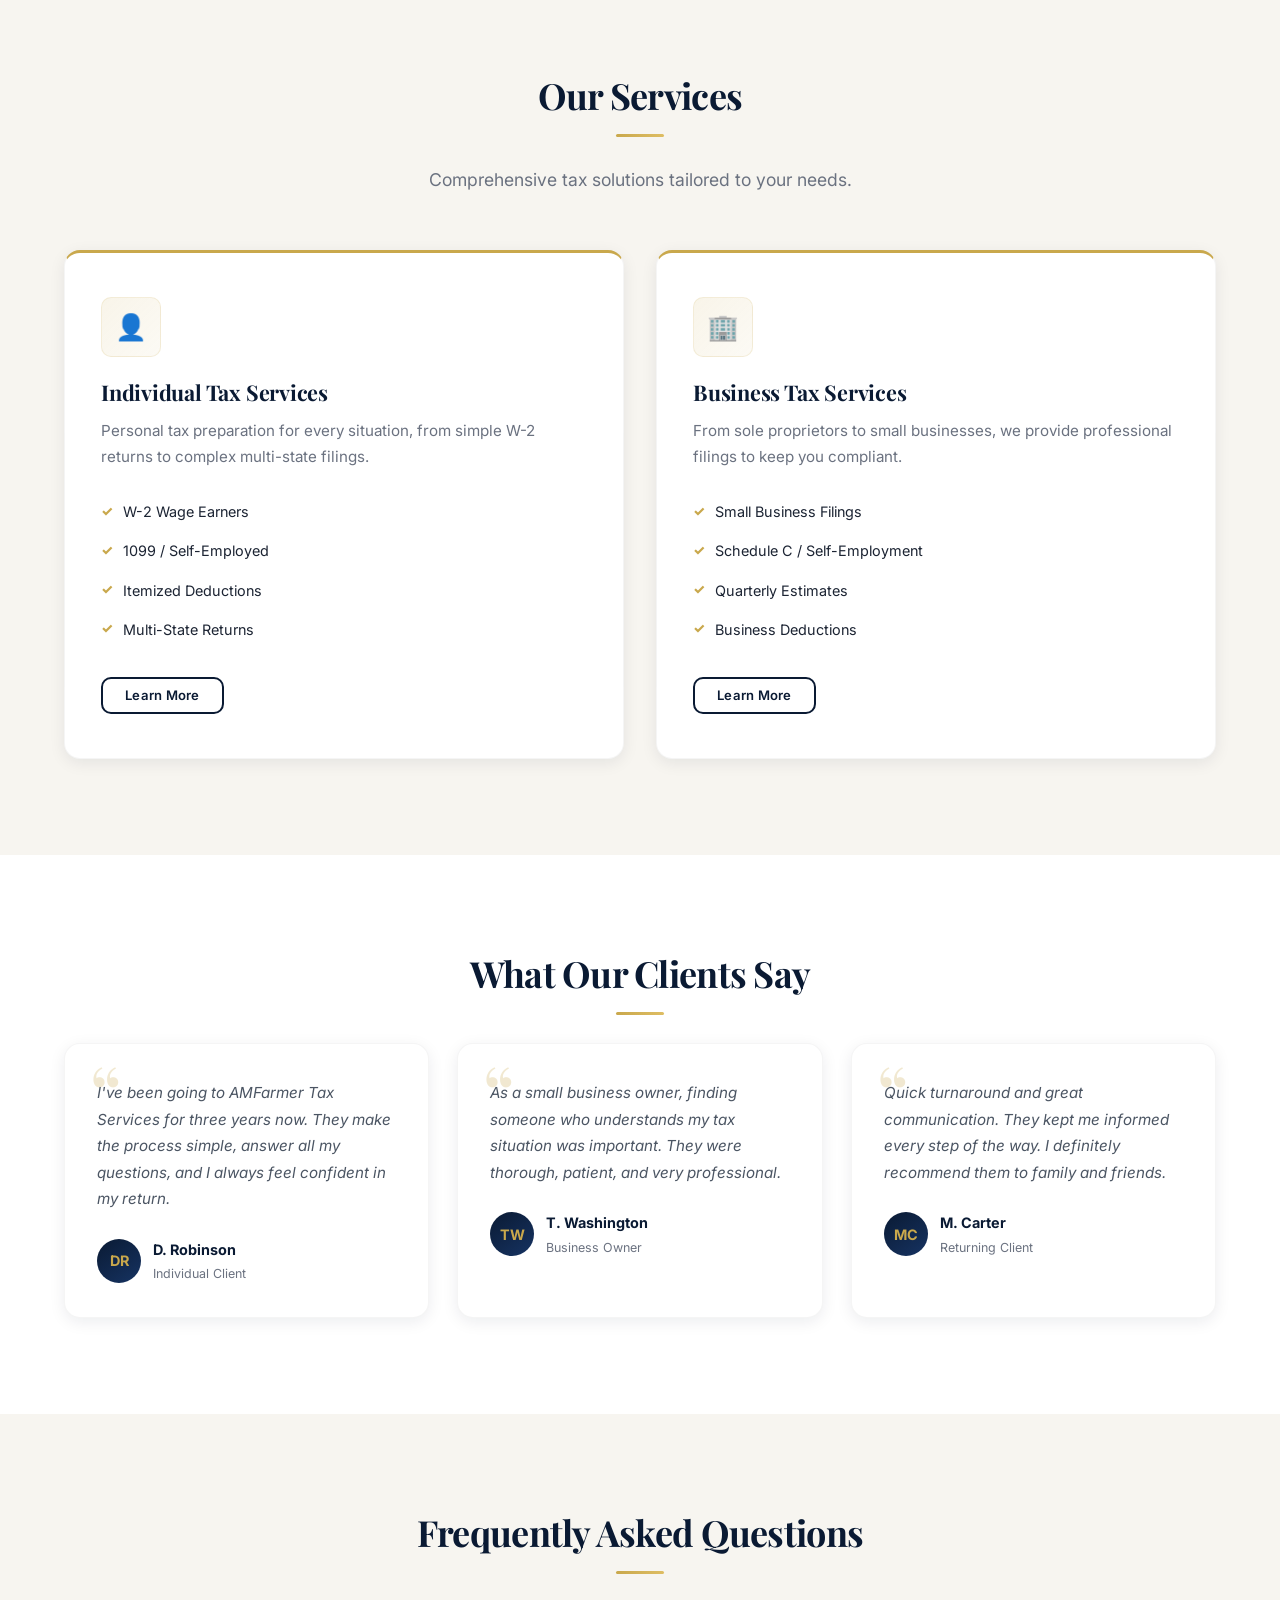
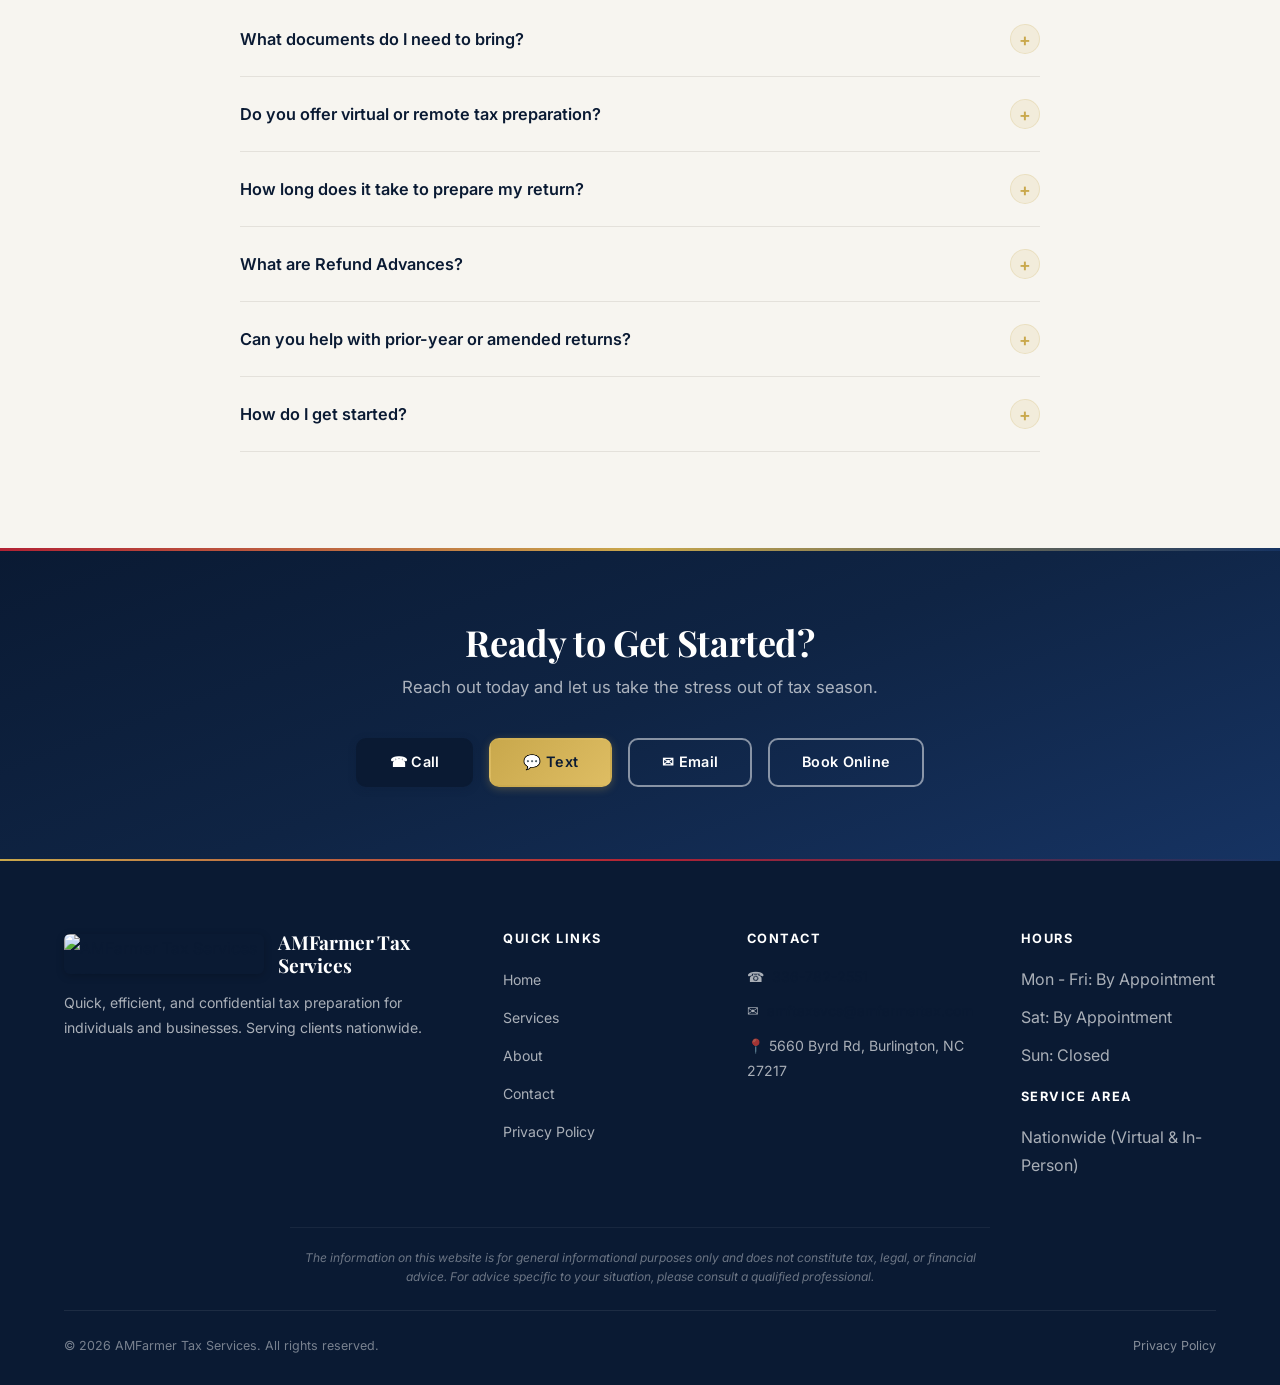
==== commit 535de791: "updated formatting and backend" ====
--- a/index.html
+++ b/index.html
@@ -39,14 +39,16 @@
 
   <main>
     <section class="hero">
+      <div class="hero-glow"></div>
+      <div class="hero-glow-red"></div>
       <div class="container">
         <div class="hero-content">
           <div class="hero-badge">Tax Season 2026</div>
           <h1>Your Taxes, Done <span class="highlight">Right</span></h1>
           <p>Professional tax preparation that's quick, efficient, and completely confidential. Serving individuals and businesses nationwide.</p>
           <div class="hero-buttons">
-            <a href="tel:336-782-2551" class="btn btn-primary">&#9742; Call Now</a>
-            <a href="contact.html#form" class="btn btn-secondary">Book Online</a>
+            <a href="tel:336-782-2551" class="btn btn-primary btn-lg">&#9742; Call Now</a>
+            <a href="contact.html#form" class="btn btn-secondary btn-lg">Book Online</a>
           </div>
         </div>
       </div>
@@ -54,21 +56,25 @@
 
     <section class="trust-bar">
       <div class="container">
-        <div class="trust-items">
-          <div class="trust-item">
-            <div class="trust-icon">&#9989;</div>
-            <span>IRS Certified</span>
-          </div>
-          <div class="trust-item">
-            <div class="trust-icon">&#9889;</div>
-            <span>E-File Ready</span>
-          </div>
-          <div class="trust-item">
-            <div class="trust-icon">&#128176;</div>
-            <span>Refund Advances*</span>
-          </div>
-        </div>
-        <p class="trust-disclaimer">*Refund Advance availability is subject to IRS and lender approval. Not all applicants will qualify. No guarantee of refund amount or approval is implied.</p>
+        <div class="trust-badge-wrapper">
+          <div class="trust-items">
+            <div class="trust-item">
+              <div class="trust-icon">&#9989;</div>
+              <span>IRS Certified</span>
+            </div>
+            <div class="trust-separator"></div>
+            <div class="trust-item">
+              <div class="trust-icon">&#9889;</div>
+              <span>E-File Ready</span>
+            </div>
+            <div class="trust-separator"></div>
+            <div class="trust-item">
+              <div class="trust-icon">&#128176;</div>
+              <span>Refund Advances*</span>
+            </div>
+          </div>
+          <p class="trust-disclaimer">*Refund Advance availability is subject to IRS and lender approval. Not all applicants will qualify. No guarantee of refund amount or approval is implied.</p>
+        </div>
       </div>
     </section>
 
@@ -86,7 +92,7 @@
           <div class="step-card">
             <div class="step-number">2</div>
             <h3>Prepare &amp; Review</h3>
-            <p>We carefully prepare your return, maximize eligible deductions, and walk you through everything before filing.</p>
+            <p>We carefully prepare your return, identify eligible deductions and credits, and walk you through everything before filing.</p>
           </div>
           <div class="step-card">
             <div class="step-number">3</div>
@@ -289,6 +295,7 @@
           <p>Nationwide (Virtual &amp; In-Person)</p>
         </div>
       </div>
+      <p class="footer-disclaimer">The information on this website is for general informational purposes only and does not constitute tax, legal, or financial advice. For advice specific to your situation, please consult a qualified professional.</p>
       <div class="footer-bottom">
         <p>&copy; 2026 AMFarmer Tax Services. All rights reserved.</p>
         <a href="privacy.html">Privacy Policy</a>
@@ -298,4 +305,4 @@
 
   <script src="assets/js/main.js"></script>
 </body>
-</html>+</html>
--- a/assets/css/styles.css
+++ b/assets/css/styles.css
@@ -1,21 +1,30 @@
-@import url('https://fonts.googleapis.com/css2?family=Playfair+Display:wght@400;600;700&family=Inter:wght@300;400;500;600;700&display=swap');
+@import url('https://fonts.googleapis.com/css2?family=Playfair+Display:ital,wght@0,400;0,500;0,600;0,700;1,400&family=Inter:wght@300;400;500;600;700&display=swap');
 
 :root {
-  --navy: #0B1D3A;
-  --navy-light: #132C55;
-  --red: #C0392B;
-  --red-dark: #A93226;
-  --gold: #D4A843;
-  --gold-light: #E8C96A;
+  --navy: #0A1A33;
+  --navy-mid: #0F2444;
+  --navy-light: #163362;
+  --red: #B22234;
+  --red-dark: #8B1A29;
+  --red-glow: #D6344A;
+  --gold: #C9A84C;
+  --gold-light: #DEBD63;
+  --gold-pale: rgba(201,168,76,0.12);
   --white: #FFFFFF;
-  --off-white: #F8F6F2;
-  --gray-light: #E8E6E2;
+  --off-white: #F7F5F0;
+  --cream: #FBF9F4;
+  --gray-light: #E4E1DB;
   --gray: #6B7280;
-  --text-dark: #1F2937;
-  --shadow: 0 2px 12px rgba(11,29,58,0.10);
-  --shadow-lg: 0 8px 32px rgba(11,29,58,0.15);
-  --radius: 8px;
-  --transition: 0.3s ease;
+  --gray-dark: #4B5563;
+  --text-dark: #1C2433;
+  --shadow-xs: 0 1px 3px rgba(10,26,51,0.06);
+  --shadow: 0 4px 16px rgba(10,26,51,0.08);
+  --shadow-md: 0 6px 24px rgba(10,26,51,0.10);
+  --shadow-lg: 0 12px 40px rgba(10,26,51,0.14);
+  --shadow-xl: 0 20px 60px rgba(10,26,51,0.18);
+  --radius: 10px;
+  --radius-lg: 16px;
+  --transition: 0.3s cubic-bezier(0.4, 0, 0.2, 1);
 }
 
 *, *::before, *::after {
@@ -33,15 +42,21 @@
   font-family: 'Inter', -apple-system, BlinkMacSystemFont, sans-serif;
   color: var(--text-dark);
   background: var(--white);
-  line-height: 1.7;
+  line-height: 1.75;
   -webkit-font-smoothing: antialiased;
+  -moz-osx-font-smoothing: grayscale;
 }
 
 h1, h2, h3, h4, h5 {
   font-family: 'Playfair Display', Georgia, serif;
-  line-height: 1.3;
+  line-height: 1.25;
   color: var(--navy);
-}
+  letter-spacing: -0.01em;
+}
+
+h1 { font-size: 3.25rem; }
+h2 { font-size: 2.25rem; }
+h3 { font-size: 1.5rem; }
 
 a {
   color: var(--navy);
@@ -64,73 +79,80 @@
   width: 100%;
   max-width: 1200px;
   margin: 0 auto;
-  padding: 0 20px;
+  padding: 0 24px;
 }
 
 .section {
-  padding: 80px 0;
+  padding: 96px 0;
 }
 
 .section-title {
   text-align: center;
-  font-size: 2rem;
-  margin-bottom: 1rem;
+  font-size: 2.25rem;
+  margin-bottom: 0.75rem;
+  letter-spacing: -0.02em;
 }
 
 .section-subtitle {
   text-align: center;
   color: var(--gray);
   font-size: 1.1rem;
-  max-width: 600px;
-  margin: 0 auto 3rem;
+  max-width: 580px;
+  margin: 0 auto 3.5rem;
+  line-height: 1.7;
 }
 
 .gold-divider {
-  width: 60px;
+  width: 48px;
   height: 3px;
   background: linear-gradient(90deg, var(--gold), var(--gold-light));
-  margin: 1rem auto 2rem;
+  margin: 1rem auto 1.75rem;
   border-radius: 2px;
 }
 
-/* Buttons */
+/* ─── Buttons ─── */
 .btn {
   display: inline-flex;
   align-items: center;
   justify-content: center;
   gap: 8px;
-  padding: 14px 28px;
+  padding: 15px 32px;
   font-family: 'Inter', sans-serif;
-  font-size: 0.95rem;
+  font-size: 0.9rem;
   font-weight: 600;
-  border: none;
+  border: 2px solid transparent;
   border-radius: var(--radius);
   cursor: pointer;
   transition: all var(--transition);
   text-decoration: none;
   line-height: 1;
+  letter-spacing: 0.02em;
 }
 
 .btn-primary {
-  background: var(--red);
+  background: var(--navy);
   color: var(--white);
+  border-color: var(--navy);
+  box-shadow: 0 2px 8px rgba(10,26,51,0.20);
 }
 
 .btn-primary:hover {
-  background: var(--red-dark);
-  transform: translateY(-1px);
-  box-shadow: var(--shadow);
+  background: var(--navy-light);
+  border-color: var(--navy-light);
+  transform: translateY(-2px);
+  box-shadow: 0 6px 20px rgba(10,26,51,0.25);
 }
 
 .btn-secondary {
   background: transparent;
   color: var(--white);
-  border: 2px solid var(--white);
+  border: 2px solid rgba(255,255,255,0.5);
 }
 
 .btn-secondary:hover {
-  background: var(--white);
-  color: var(--navy);
+  background: rgba(255,255,255,0.1);
+  border-color: var(--white);
+  transform: translateY(-2px);
 }
 
 .btn-outline {
@@ -142,90 +164,121 @@
 .btn-outline:hover {
   background: var(--navy);
   color: var(--white);
+  transform: translateY(-2px);
+  box-shadow: var(--shadow);
 }
 
 .btn-gold {
-  background: var(--gold);
+  background: linear-gradient(135deg, var(--gold), var(--gold-light));
   color: var(--navy);
+  border-color: transparent;
+  box-shadow: 0 2px 8px rgba(201,168,76,0.30);
 }
 
 .btn-gold:hover {
-  background: var(--gold-light);
-  transform: translateY(-1px);
+  background: linear-gradient(135deg, var(--gold-light), var(--gold));
+  transform: translateY(-2px);
+  box-shadow: 0 6px 20px rgba(201,168,76,0.35);
+}
+
+.btn-red {
+  background: var(--red);
+  color: var(--white);
+  border-color: var(--red);
+  box-shadow: 0 2px 8px rgba(178,34,52,0.25);
+}
+
+.btn-red:hover {
+  background: var(--red-dark);
+  border-color: var(--red-dark);
+  transform: translateY(-2px);
+  box-shadow: 0 6px 20px rgba(178,34,52,0.30);
 }
 
 .btn-sm {
-  padding: 10px 20px;
-  font-size: 0.85rem;
-}
-
-/* Header */
+  padding: 10px 22px;
+  font-size: 0.82rem;
+}
+
+.btn-lg {
+  padding: 18px 40px;
+  font-size: 1rem;
+}
+
+/* ─── Header ─── */
 .header {
   position: sticky;
   top: 0;
   z-index: 1000;
-  background: var(--navy);
-  box-shadow: var(--shadow);
+  background: rgba(10,26,51,0.92);
+  backdrop-filter: blur(16px);
+  -webkit-backdrop-filter: blur(16px);
+  box-shadow: 0 1px 0 rgba(255,255,255,0.06), 0 4px 24px rgba(0,0,0,0.15);
+  border-bottom: 1px solid rgba(255,255,255,0.05);
 }
 
 .header-inner {
   display: flex;
   align-items: center;
   justify-content: space-between;
-  padding: 0 20px;
+  padding: 0 24px;
   max-width: 1200px;
   margin: 0 auto;
-  height: 72px;
+  height: 76px;
 }
 
 .logo {
   display: flex;
   align-items: center;
-  gap: 12px;
+  gap: 14px;
 }
 
 .logo img {
-  height: 50px;
+  height: 46px;
   width: auto;
-  border-radius: 4px;
+  border-radius: 6px;
+  box-shadow: 0 2px 8px rgba(0,0,0,0.2);
 }
 
 .logo-text {
   font-family: 'Playfair Display', serif;
-  font-size: 1.15rem;
+  font-size: 1.2rem;
   font-weight: 700;
   color: var(--white);
   line-height: 1.2;
+  letter-spacing: -0.01em;
 }
 
 .logo-text span {
   display: block;
   font-family: 'Inter', sans-serif;
-  font-size: 0.65rem;
-  font-weight: 400;
+  font-size: 0.6rem;
+  font-weight: 500;
   color: var(--gold);
-  letter-spacing: 2px;
+  letter-spacing: 2.5px;
   text-transform: uppercase;
+  margin-top: 2px;
 }
 
 .nav {
   display: flex;
   align-items: center;
+  gap: 36px;
+}
+
+.nav-links {
+  display: flex;
+  list-style: none;
   gap: 32px;
 }
 
-.nav-links {
-  display: flex;
-  list-style: none;
-  gap: 28px;
-}
-
 .nav-links a {
-  color: rgba(255,255,255,0.85);
-  font-size: 0.9rem;
+  color: rgba(255,255,255,0.75);
+  font-size: 0.88rem;
   font-weight: 500;
-  padding: 4px 0;
+  padding: 6px 0;
   position: relative;
+  letter-spacing: 0.02em;
 }
 
 .nav-links a:hover,
@@ -236,12 +289,13 @@
 .nav-links a::after {
   content: '';
   position: absolute;
-  bottom: -2px;
+  bottom: 0;
   left: 0;
   width: 0;
   height: 2px;
   background: var(--gold);
   transition: width var(--transition);
+  border-radius: 1px;
 }
 
 .nav-links a:hover::after,
@@ -260,22 +314,22 @@
   background: none;
   border: none;
   cursor: pointer;
-  padding: 5px;
+  padding: 6px;
 }
 
 .mobile-toggle span {
-  width: 24px;
+  width: 22px;
   height: 2px;
   background: var(--white);
   transition: all var(--transition);
   border-radius: 2px;
 }
 
-/* Hero */
+/* ─── Hero ─── */
 .hero {
-  background: linear-gradient(135deg, var(--navy) 0%, var(--navy-light) 50%, #1a3a6a 100%);
+  background: linear-gradient(160deg, var(--navy) 0%, var(--navy-mid) 35%, var(--navy-light) 100%);
   color: var(--white);
-  padding: 100px 0 80px;
+  padding: 110px 0 120px;
   position: relative;
   overflow: hidden;
 }
@@ -283,50 +337,94 @@
 .hero::before {
   content: '';
   position: absolute;
-  top: -50%;
-  right: -20%;
-  width: 600px;
-  height: 600px;
-  background: radial-gradient(circle, rgba(212,168,67,0.08) 0%, transparent 70%);
+  bottom: -2px;
+  left: 0;
+  right: 0;
+  height: 180px;
+  background:
+    radial-gradient(ellipse 70% 100% at 30% 100%, var(--red) 0%, transparent 70%),
+    radial-gradient(ellipse 50% 80% at 70% 100%, rgba(178,34,52,0.4) 0%, transparent 60%);
+  mask-image: url("data:image/svg+xml,%3Csvg xmlns='http://www.w3.org/2000/svg' viewBox='0 0 1440 180'%3E%3Cpath d='M0,80 C360,160 720,0 1080,100 C1260,150 1380,60 1440,80 L1440,180 L0,180Z' fill='white'/%3E%3C/svg%3E");
+  -webkit-mask-image: url("data:image/svg+xml,%3Csvg xmlns='http://www.w3.org/2000/svg' viewBox='0 0 1440 180'%3E%3Cpath d='M0,80 C360,160 720,0 1080,100 C1260,150 1380,60 1440,80 L1440,180 L0,180Z' fill='white'/%3E%3C/svg%3E");
+  mask-size: cover;
+  -webkit-mask-size: cover;
+  opacity: 0.85;
+  z-index: 1;
+}
+
+.hero::after {
+  content: '';
+  position: absolute;
+  bottom: -2px;
+  left: 0;
+  right: 0;
+  height: 120px;
+  background: var(--off-white);
+  clip-path: ellipse(80% 100% at 50% 100%);
+  z-index: 2;
+}
+
+.hero-glow {
+  position: absolute;
+  top: -30%;
+  right: -10%;
+  width: 700px;
+  height: 700px;
+  background: radial-gradient(circle, rgba(201,168,76,0.06) 0%, transparent 60%);
   border-radius: 50%;
+  pointer-events: none;
+}
+
+.hero-glow-red {
+  position: absolute;
+  bottom: 10%;
+  left: -5%;
+  width: 500px;
+  height: 500px;
+  background: radial-gradient(circle, rgba(178,34,52,0.08) 0%, transparent 60%);
+  border-radius: 50%;
+  pointer-events: none;
 }
 
 .hero-content {
-  max-width: 700px;
+  max-width: 680px;
   position: relative;
-  z-index: 1;
+  z-index: 3;
 }
 
 .hero-badge {
   display: inline-block;
-  background: rgba(212,168,67,0.15);
-  border: 1px solid rgba(212,168,67,0.3);
-  color: var(--gold);
-  padding: 6px 16px;
-  border-radius: 20px;
-  font-size: 0.8rem;
-  font-weight: 600;
-  letter-spacing: 1px;
+  background: var(--gold-pale);
+  border: 1px solid rgba(201,168,76,0.25);
+  color: var(--gold-light);
+  padding: 7px 18px;
+  border-radius: 24px;
+  font-size: 0.72rem;
+  font-weight: 700;
+  letter-spacing: 2px;
   text-transform: uppercase;
-  margin-bottom: 24px;
+  margin-bottom: 28px;
 }
 
 .hero h1 {
-  font-size: 3rem;
+  font-size: 3.5rem;
   color: var(--white);
   margin-bottom: 20px;
-  line-height: 1.15;
+  line-height: 1.12;
+  letter-spacing: -0.02em;
 }
 
 .hero h1 .highlight {
   color: var(--gold);
+  font-style: italic;
 }
 
 .hero p {
   font-size: 1.15rem;
-  color: rgba(255,255,255,0.8);
-  margin-bottom: 32px;
-  max-width: 550px;
+  color: rgba(255,255,255,0.75);
+  margin-bottom: 36px;
+  max-width: 520px;
+  line-height: 1.8;
 }
 
 .hero-buttons {
@@ -335,34 +433,68 @@
   flex-wrap: wrap;
 }
 
-/* Trust Bar */
+.hero-buttons .btn-primary {
+  background: var(--red);
+  border-color: var(--red);
+  box-shadow: 0 4px 16px rgba(178,34,52,0.30);
+}
+
+.hero-buttons .btn-primary:hover {
+  background: var(--red-dark);
+  border-color: var(--red-dark);
+  box-shadow: 0 8px 28px rgba(178,34,52,0.35);
+}
+
+/* ─── Trust Bar ─── */
 .trust-bar {
   background: var(--off-white);
-  padding: 40px 0;
-  border-bottom: 1px solid var(--gray-light);
+  padding: 48px 0 40px;
+  position: relative;
+  z-index: 3;
+}
+
+.trust-badge-wrapper {
+  background: var(--white);
+  border: 1px solid var(--gray-light);
+  border-radius: var(--radius-lg);
+  padding: 36px 48px;
+  box-shadow: var(--shadow-md);
+  position: relative;
+  overflow: hidden;
+}
+
+.trust-badge-wrapper::before {
+  content: '';
+  position: absolute;
+  top: 0;
+  left: 0;
+  right: 0;
+  height: 3px;
+  background: linear-gradient(90deg, var(--red), var(--gold) 50%, var(--navy));
 }
 
 .trust-items {
   display: flex;
   justify-content: center;
   align-items: center;
-  gap: 48px;
+  gap: 56px;
   flex-wrap: wrap;
 }
 
 .trust-item {
   display: flex;
   align-items: center;
-  gap: 12px;
-  font-weight: 600;
+  gap: 14px;
+  font-weight: 700;
   color: var(--navy);
   font-size: 1rem;
+  letter-spacing: 0.01em;
 }
 
 .trust-icon {
-  width: 48px;
-  height: 48px;
-  background: linear-gradient(135deg, var(--gold), var(--gold-light));
+  width: 52px;
+  height: 52px;
+  background: linear-gradient(145deg, var(--gold), var(--gold-light));
   border-radius: 50%;
   display: flex;
   align-items: center;
@@ -370,37 +502,52 @@
   font-size: 1.3rem;
   color: var(--navy);
   flex-shrink: 0;
+  box-shadow: 0 3px 12px rgba(201,168,76,0.30);
+}
+
+.trust-separator {
+  width: 1px;
+  height: 36px;
+  background: var(--gray-light);
 }
 
 .trust-disclaimer {
   text-align: center;
-  font-size: 0.75rem;
+  font-size: 0.72rem;
   color: var(--gray);
-  margin-top: 16px;
+  margin-top: 20px;
   font-style: italic;
-}
-
-/* How It Works */
+  line-height: 1.6;
+}
+
+/* ─── How It Works ─── */
 .steps-grid {
   display: grid;
   grid-template-columns: repeat(3, 1fr);
-  gap: 32px;
+  gap: 28px;
   position: relative;
 }
 
 .step-card {
   text-align: center;
-  padding: 40px 24px;
+  padding: 44px 28px 40px;
   background: var(--white);
-  border-radius: var(--radius);
+  border-radius: var(--radius-lg);
   box-shadow: var(--shadow);
   position: relative;
+  border: 1px solid rgba(0,0,0,0.04);
+  transition: transform var(--transition), box-shadow var(--transition);
+}
+
+.step-card:hover {
+  transform: translateY(-4px);
+  box-shadow: var(--shadow-lg);
 }
 
 .step-number {
-  width: 56px;
-  height: 56px;
-  background: linear-gradient(135deg, var(--navy), var(--navy-light));
+  width: 60px;
+  height: 60px;
+  background: linear-gradient(145deg, var(--navy), var(--navy-light));
   color: var(--gold);
   border-radius: 50%;
   display: flex;
@@ -409,7 +556,8 @@
   font-family: 'Playfair Display', serif;
   font-size: 1.5rem;
   font-weight: 700;
-  margin: 0 auto 20px;
+  margin: 0 auto 22px;
+  box-shadow: 0 4px 12px rgba(10,26,51,0.20);
 }
 
 .step-card h3 {
@@ -419,10 +567,11 @@
 
 .step-card p {
   color: var(--gray);
-  font-size: 0.95rem;
-}
-
-/* Services Preview */
+  font-size: 0.92rem;
+  line-height: 1.7;
+}
+
+/* ─── Services Preview ─── */
 .services-preview {
   background: var(--off-white);
 }
@@ -435,62 +584,67 @@
 
 .service-card {
   background: var(--white);
-  border-radius: var(--radius);
-  padding: 40px 32px;
+  border-radius: var(--radius-lg);
+  padding: 44px 36px;
   box-shadow: var(--shadow);
   border-top: 3px solid var(--gold);
   transition: transform var(--transition), box-shadow var(--transition);
+  border: 1px solid rgba(0,0,0,0.04);
+  border-top: 3px solid var(--gold);
 }
 
 .service-card:hover {
-  transform: translateY(-4px);
-  box-shadow: var(--shadow-lg);
+  transform: translateY(-6px);
+  box-shadow: var(--shadow-xl);
 }
 
 .service-icon {
-  width: 56px;
-  height: 56px;
-  background: linear-gradient(135deg, rgba(212,168,67,0.15), rgba(212,168,67,0.05));
+  width: 60px;
+  height: 60px;
+  background: linear-gradient(135deg, var(--gold-pale), rgba(201,168,76,0.06));
   border-radius: var(--radius);
   display: flex;
   align-items: center;
   justify-content: center;
-  font-size: 1.5rem;
-  margin-bottom: 20px;
+  font-size: 1.6rem;
+  margin-bottom: 22px;
+  border: 1px solid rgba(201,168,76,0.15);
 }
 
 .service-card h3 {
-  font-size: 1.3rem;
+  font-size: 1.35rem;
   margin-bottom: 12px;
 }
 
 .service-card p {
   color: var(--gray);
   font-size: 0.95rem;
-  margin-bottom: 20px;
+  margin-bottom: 22px;
+  line-height: 1.7;
 }
 
 .service-list {
   list-style: none;
-  margin-bottom: 24px;
+  margin-bottom: 28px;
 }
 
 .service-list li {
-  padding: 6px 0;
+  padding: 7px 0;
   font-size: 0.9rem;
   color: var(--text-dark);
   display: flex;
   align-items: center;
-  gap: 8px;
+  gap: 10px;
 }
 
 .service-list li::before {
   content: '✓';
   color: var(--gold);
-  font-weight: 700;
-}
-
-/* Testimonials */
+  font-weight: 800;
+  font-size: 0.85rem;
+}
+
+/* ─── Testimonials ─── */
 .testimonials-grid {
   display: grid;
   grid-template-columns: repeat(3, 1fr);
@@ -499,31 +653,39 @@
 
 .testimonial-card {
   background: var(--white);
-  border-radius: var(--radius);
-  padding: 32px;
+  border-radius: var(--radius-lg);
+  padding: 36px 32px 32px;
   box-shadow: var(--shadow);
   position: relative;
+  border: 1px solid rgba(0,0,0,0.04);
+  transition: transform var(--transition), box-shadow var(--transition);
+}
+
+.testimonial-card:hover {
+  transform: translateY(-4px);
+  box-shadow: var(--shadow-lg);
 }
 
 .testimonial-card::before {
-  content: '"';
+  content: '\201C';
   font-family: 'Playfair Display', serif;
-  font-size: 4rem;
+  font-size: 5rem;
   color: var(--gold);
   position: absolute;
-  top: 12px;
+  top: 8px;
   left: 24px;
   line-height: 1;
-  opacity: 0.4;
+  opacity: 0.25;
 }
 
 .testimonial-text {
   font-size: 0.95rem;
-  color: var(--gray);
+  color: var(--gray-dark);
   font-style: italic;
-  margin-bottom: 20px;
+  margin-bottom: 24px;
   position: relative;
   z-index: 1;
+  line-height: 1.75;
 }
 
 .testimonial-author {
@@ -535,27 +697,29 @@
 .testimonial-avatar {
   width: 44px;
   height: 44px;
-  background: var(--navy);
+  background: linear-gradient(145deg, var(--navy), var(--navy-light));
   border-radius: 50%;
   display: flex;
   align-items: center;
   justify-content: center;
   color: var(--gold);
   font-weight: 700;
-  font-size: 1rem;
+  font-size: 0.9rem;
 }
 
 .testimonial-name {
-  font-weight: 600;
+  font-weight: 700;
   font-size: 0.9rem;
+  color: var(--navy);
 }
 
 .testimonial-role {
-  font-size: 0.8rem;
+  font-size: 0.78rem;
   color: var(--gray);
-}
-
-/* FAQ */
+  margin-top: 1px;
+}
+
+/* ─── FAQ ─── */
 .faq-list {
   max-width: 800px;
   margin: 0 auto;
@@ -570,16 +734,17 @@
   display: flex;
   align-items: center;
   justify-content: space-between;
-  padding: 20px 0;
+  padding: 22px 0;
   background: none;
   border: none;
   font-family: 'Inter', sans-serif;
-  font-size: 1rem;
+  font-size: 1.02rem;
   font-weight: 600;
   color: var(--navy);
   cursor: pointer;
   text-align: left;
   gap: 16px;
+  transition: color var(--transition);
 }
 
 .faq-question:hover {
@@ -587,20 +752,25 @@
 }
 
 .faq-icon {
-  width: 28px;
-  height: 28px;
+  width: 30px;
+  height: 30px;
   border-radius: 50%;
-  background: var(--off-white);
+  background: var(--gold-pale);
+  border: 1px solid rgba(201,168,76,0.2);
   display: flex;
   align-items: center;
   justify-content: center;
-  font-size: 1.2rem;
+  font-size: 1.1rem;
   flex-shrink: 0;
-  transition: transform var(--transition);
+  transition: transform var(--transition), background var(--transition);
+  color: var(--gold);
 }
 
 .faq-item.active .faq-icon {
   transform: rotate(45deg);
+  background: var(--navy);
+  color: var(--gold);
+  border-color: var(--navy);
 }
 
 .faq-answer {
@@ -610,10 +780,10 @@
 }
 
 .faq-answer-inner {
-  padding-bottom: 20px;
+  padding-bottom: 22px;
   color: var(--gray);
   font-size: 0.95rem;
-  line-height: 1.7;
+  line-height: 1.8;
 }
 
 .faq-item.active .faq-answer {
@@ -621,18 +791,30 @@
 }
 
 .disclaimer-text {
-  font-size: 0.8rem;
+  font-size: 0.78rem;
   font-style: italic;
   color: var(--gray);
   margin-top: 8px;
 }
 
-/* Contact Strip */
+/* ─── Contact Strip ─── */
 .contact-strip {
-  background: linear-gradient(135deg, var(--navy), var(--navy-light));
+  background: linear-gradient(160deg, var(--navy) 0%, var(--navy-mid) 50%, var(--navy-light) 100%);
   color: var(--white);
-  padding: 60px 0;
+  padding: 72px 0;
   text-align: center;
+  position: relative;
+  overflow: hidden;
+}
+
+.contact-strip::before {
+  content: '';
+  position: absolute;
+  top: 0;
+  left: 0;
+  right: 0;
+  height: 3px;
+  background: linear-gradient(90deg, var(--red), var(--gold), var(--navy-light));
 }
 
 .contact-strip h2 {
@@ -641,8 +823,9 @@
 }
 
 .contact-strip p {
-  color: rgba(255,255,255,0.7);
-  margin-bottom: 32px;
+  color: rgba(255,255,255,0.65);
+  margin-bottom: 36px;
+  font-size: 1.05rem;
 }
 
 .contact-buttons {
@@ -652,34 +835,45 @@
   flex-wrap: wrap;
 }
 
-/* Footer */
+/* ─── Footer ─── */
 .footer {
   background: var(--navy);
-  color: rgba(255,255,255,0.7);
-  padding: 60px 0 24px;
+  color: rgba(255,255,255,0.65);
+  padding: 72px 0 28px;
+  position: relative;
+}
+
+.footer::before {
+  content: '';
+  position: absolute;
+  top: 0;
+  left: 0;
+  right: 0;
+  height: 2px;
+  background: linear-gradient(90deg, var(--gold) 0%, var(--red) 50%, var(--navy-light) 100%);
 }
 
 .footer-grid {
   display: grid;
   grid-template-columns: 2fr 1fr 1fr 1fr;
-  gap: 40px;
-  margin-bottom: 40px;
+  gap: 48px;
+  margin-bottom: 48px;
 }
 
 .footer-brand p {
-  font-size: 0.9rem;
-  margin-top: 12px;
-  line-height: 1.7;
+  font-size: 0.88rem;
+  margin-top: 14px;
+  line-height: 1.75;
 }
 
 .footer h4 {
   color: var(--white);
   font-family: 'Inter', sans-serif;
-  font-size: 0.9rem;
-  font-weight: 600;
+  font-size: 0.8rem;
+  font-weight: 700;
   text-transform: uppercase;
-  letter-spacing: 1px;
-  margin-bottom: 16px;
+  letter-spacing: 1.5px;
+  margin-bottom: 18px;
 }
 
 .footer-links {
@@ -691,8 +885,9 @@
 }
 
 .footer-links a {
-  color: rgba(255,255,255,0.7);
-  font-size: 0.9rem;
+  color: rgba(255,255,255,0.65);
+  font-size: 0.88rem;
+  transition: color var(--transition);
 }
 
 .footer-links a:hover {
@@ -700,99 +895,135 @@
 }
 
 .footer-contact-info p {
-  font-size: 0.9rem;
-  margin-bottom: 8px;
+  font-size: 0.88rem;
+  margin-bottom: 10px;
   display: flex;
   align-items: flex-start;
   gap: 8px;
 }
 
+.footer-disclaimer {
+  font-size: 0.75rem;
+  color: rgba(255,255,255,0.4);
+  font-style: italic;
+  line-height: 1.6;
+  text-align: center;
+  max-width: 700px;
+  margin: 0 auto 24px;
+  padding-top: 20px;
+  border-top: 1px solid rgba(255,255,255,0.06);
+}
+
 .footer-bottom {
-  border-top: 1px solid rgba(255,255,255,0.1);
+  border-top: 1px solid rgba(255,255,255,0.08);
   padding-top: 24px;
   display: flex;
   justify-content: space-between;
   align-items: center;
   flex-wrap: wrap;
   gap: 12px;
-  font-size: 0.8rem;
+  font-size: 0.78rem;
+  color: rgba(255,255,255,0.45);
 }
 
 .footer-bottom a {
-  color: rgba(255,255,255,0.6);
+  color: rgba(255,255,255,0.5);
 }
 
 .footer-bottom a:hover {
   color: var(--gold);
 }
 
-/* Page Header (inner pages) */
+/* ─── Page Header (inner pages) ─── */
 .page-header {
-  background: linear-gradient(135deg, var(--navy), var(--navy-light));
+  background: linear-gradient(160deg, var(--navy), var(--navy-mid), var(--navy-light));
   color: var(--white);
-  padding: 60px 0;
+  padding: 68px 0 64px;
   text-align: center;
+  position: relative;
+  overflow: hidden;
+}
+
+.page-header::after {
+  content: '';
+  position: absolute;
+  bottom: -2px;
+  left: 0;
+  right: 0;
+  height: 60px;
+  background: var(--white);
+  clip-path: ellipse(70% 100% at 50% 100%);
 }
 
 .page-header h1 {
   color: var(--white);
-  font-size: 2.5rem;
+  font-size: 2.75rem;
   margin-bottom: 8px;
+  letter-spacing: -0.02em;
 }
 
 .page-header p {
-  color: rgba(255,255,255,0.7);
+  color: rgba(255,255,255,0.65);
   font-size: 1.1rem;
 }
 
-/* Services Page */
+/* ─── Services Page ─── */
 .service-detail-card {
   background: var(--white);
-  border-radius: var(--radius);
-  padding: 48px 40px;
+  border-radius: var(--radius-lg);
+  padding: 48px 44px;
   box-shadow: var(--shadow);
   border-left: 4px solid var(--gold);
   margin-bottom: 32px;
+  border: 1px solid rgba(0,0,0,0.04);
+  border-left: 4px solid var(--gold);
+  transition: box-shadow var(--transition);
+}
+
+.service-detail-card:hover {
+  box-shadow: var(--shadow-lg);
 }
 
 .service-detail-card h3 {
-  font-size: 1.5rem;
+  font-size: 1.6rem;
   margin-bottom: 16px;
 }
 
 .service-detail-card p {
   color: var(--gray);
   margin-bottom: 20px;
+  line-height: 1.75;
 }
 
 .service-tags {
   display: flex;
   flex-wrap: wrap;
   gap: 8px;
-  margin-top: 16px;
+  margin-top: 20px;
 }
 
 .service-tag {
-  background: var(--off-white);
+  background: var(--gold-pale);
   color: var(--navy);
-  padding: 6px 16px;
-  border-radius: 20px;
-  font-size: 0.85rem;
-  font-weight: 500;
-}
-
-/* About Page */
+  padding: 6px 18px;
+  border-radius: 24px;
+  font-size: 0.82rem;
+  font-weight: 600;
+  border: 1px solid rgba(201,168,76,0.2);
+}
+
+/* ─── About Page ─── */
 .about-content {
   display: grid;
   grid-template-columns: 1fr 1.5fr;
-  gap: 48px;
+  gap: 56px;
   align-items: start;
 }
 
 .about-image {
-  border-radius: var(--radius);
+  border-radius: var(--radius-lg);
   overflow: hidden;
-  box-shadow: var(--shadow-lg);
+  box-shadow: var(--shadow-xl);
 }
 
 .about-image img {
@@ -803,33 +1034,43 @@
 
 .about-text h2 {
   margin-bottom: 8px;
+  font-size: 2rem;
 }
 
 .about-text .role {
   color: var(--gold);
-  font-weight: 600;
+  font-weight: 700;
   font-size: 1rem;
-  margin-bottom: 20px;
+  margin-bottom: 24px;
   display: block;
+  letter-spacing: 0.02em;
 }
 
 .about-text p {
   color: var(--gray);
-  margin-bottom: 16px;
+  margin-bottom: 18px;
+  line-height: 1.8;
 }
 
 .values-grid {
   display: grid;
   grid-template-columns: repeat(2, 1fr);
   gap: 20px;
-  margin-top: 32px;
+  margin-top: 40px;
 }
 
 .value-card {
-  padding: 24px;
-  background: var(--off-white);
-  border-radius: var(--radius);
+  padding: 28px 24px;
+  background: var(--white);
+  border-radius: var(--radius-lg);
   text-align: center;
+  border: 1px solid var(--gray-light);
+  transition: transform var(--transition), box-shadow var(--transition);
+}
+
+.value-card:hover {
+  transform: translateY(-3px);
+  box-shadow: var(--shadow);
 }
 
 .value-icon {
@@ -842,43 +1083,60 @@
   font-size: 1rem;
   color: var(--navy);
   margin-bottom: 8px;
+  font-weight: 700;
 }
 
 .value-card p {
   font-size: 0.85rem;
   color: var(--gray);
-}
-
-/* Contact Page */
+  line-height: 1.65;
+}
+
+/* ─── Contact Page ─── */
 .contact-grid {
   display: grid;
   grid-template-columns: 1fr 1.5fr;
-  gap: 48px;
+  gap: 40px;
 }
 
 .contact-info-card {
-  background: var(--navy);
+  background: linear-gradient(160deg, var(--navy), var(--navy-mid));
   color: var(--white);
-  border-radius: var(--radius);
-  padding: 40px;
+  border-radius: var(--radius-lg);
+  padding: 44px;
+  box-shadow: var(--shadow-lg);
+  position: relative;
+  overflow: hidden;
+}
+
+.contact-info-card::before {
+  content: '';
+  position: absolute;
+  bottom: 0;
+  right: 0;
+  width: 200px;
+  height: 200px;
+  background: radial-gradient(circle, rgba(201,168,76,0.08) 0%, transparent 70%);
+  border-radius: 50%;
 }
 
 .contact-info-card h3 {
   color: var(--white);
-  margin-bottom: 24px;
+  margin-bottom: 28px;
 }
 
 .contact-detail {
   display: flex;
   align-items: flex-start;
   gap: 16px;
-  margin-bottom: 24px;
+  margin-bottom: 28px;
 }
 
 .contact-detail-icon {
   width: 44px;
   height: 44px;
-  background: rgba(212,168,67,0.15);
+  background: rgba(201,168,76,0.12);
+  border: 1px solid rgba(201,168,76,0.15);
   border-radius: 50%;
   display: flex;
   align-items: center;
@@ -890,10 +1148,11 @@
 .contact-detail h4 {
   color: var(--gold);
   font-family: 'Inter', sans-serif;
-  font-size: 0.85rem;
+  font-size: 0.78rem;
   text-transform: uppercase;
-  letter-spacing: 1px;
+  letter-spacing: 1.5px;
   margin-bottom: 4px;
+  font-weight: 700;
 }
 
 .contact-detail p,
@@ -910,30 +1169,140 @@
   display: flex;
   flex-direction: column;
   gap: 12px;
-  margin-top: 32px;
+  margin-top: 36px;
 }
 
 .contact-form-card {
   background: var(--white);
-  border-radius: var(--radius);
-  padding: 40px;
-  box-shadow: var(--shadow);
+  border-radius: var(--radius-lg);
+  padding: 44px;
+  box-shadow: var(--shadow-md);
+  border: 1px solid rgba(0,0,0,0.04);
 }
 
 .contact-form-card h3 {
-  margin-bottom: 24px;
+  margin-bottom: 28px;
+}
+
+.form-subtitle {
+  color: var(--gray);
+  font-size: 0.9rem;
+  margin-bottom: 32px;
+  line-height: 1.5;
+}
+
+.stepper {
+  display: flex;
+  align-items: center;
+  justify-content: center;
+  gap: 0;
+  margin-bottom: 36px;
+  padding: 0 8px;
+}
+
+.stepper-step {
+  display: flex;
+  flex-direction: column;
+  align-items: center;
+  gap: 8px;
+  position: relative;
+  flex-shrink: 0;
+}
+
+.stepper-circle {
+  width: 38px;
+  height: 38px;
+  border-radius: 50%;
+  display: flex;
+  align-items: center;
+  justify-content: center;
+  font-weight: 700;
+  font-size: 0.85rem;
+  border: 2px solid var(--gray-light);
+  color: var(--gray);
+  background: var(--white);
+  transition: all 0.3s ease;
+}
+
+.stepper-step.active .stepper-circle {
+  background: var(--navy);
+  border-color: var(--navy);
+  color: var(--white);
+}
+
+.stepper-step.completed .stepper-circle {
+  background: var(--gold);
+  border-color: var(--gold);
+  color: var(--white);
+}
+
+.stepper-label {
+  font-size: 0.72rem;
+  font-weight: 600;
+  text-transform: uppercase;
+  letter-spacing: 0.5px;
+  color: var(--gray);
+  white-space: nowrap;
+  transition: color 0.3s ease;
+}
+
+.stepper-step.active .stepper-label {
+  color: var(--navy);
+}
+
+.stepper-step.completed .stepper-label {
+  color: var(--gold);
+}
+
+.stepper-line {
+  flex: 1;
+  height: 2px;
+  background: var(--gray-light);
+  margin: 0 12px;
+  margin-bottom: 22px;
+  transition: background 0.3s ease;
+}
+
+.stepper-line.completed {
+  background: var(--gold);
+}
+
+.form-step {
+  display: none;
+}
+
+.form-step.active {
+  display: block;
+  animation: fadeStep 0.3s ease;
+}
+
+@keyframes fadeStep {
+  from { opacity: 0; transform: translateY(8px); }
+  to   { opacity: 1; transform: translateY(0); }
+}
+
+.form-nav {
+  display: flex;
+  justify-content: space-between;
+  align-items: center;
+  margin-top: 28px;
+  gap: 16px;
+}
+
+.form-nav .btn {
+  min-width: 140px;
 }
 
 .form-group {
-  margin-bottom: 20px;
+  margin-bottom: 22px;
 }
 
 .form-group label {
   display: block;
-  font-size: 0.9rem;
+  font-size: 0.88rem;
   font-weight: 600;
   color: var(--navy);
-  margin-bottom: 6px;
+  margin-bottom: 7px;
 }
 
 .form-group label .required {
@@ -950,21 +1319,22 @@
 .form-select,
 .form-textarea {
   width: 100%;
-  padding: 12px 16px;
-  border: 1px solid var(--gray-light);
+  padding: 13px 18px;
+  border: 1.5px solid var(--gray-light);
   border-radius: var(--radius);
   font-family: 'Inter', sans-serif;
-  font-size: 0.95rem;
+  font-size: 0.92rem;
   color: var(--text-dark);
   transition: border-color var(--transition), box-shadow var(--transition);
-  background: var(--white);
+  background: var(--cream);
 }
 
 .form-input:focus,
 .form-select:focus,
 .form-textarea:focus {
   border-color: var(--navy);
-  box-shadow: 0 0 0 3px rgba(11,29,58,0.08);
+  box-shadow: 0 0 0 3px rgba(10,26,51,0.06);
+  background: var(--white);
 }
 
 .form-input.error,
@@ -974,59 +1344,120 @@
 }
 
 .form-error {
-  font-size: 0.8rem;
+  font-size: 0.78rem;
   color: var(--red);
-  margin-top: 4px;
+  margin-top: 5px;
   display: none;
 }
 
 .form-textarea {
   resize: vertical;
-  min-height: 120px;
+  min-height: 110px;
 }
 
 .form-success {
   display: none;
   text-align: center;
-  padding: 40px;
+  padding: 48px 32px;
 }
 
 .form-success-icon {
-  font-size: 3rem;
-  margin-bottom: 16px;
+  font-size: 3.5rem;
+  margin-bottom: 18px;
 }
 
 .form-success h3 {
-  margin-bottom: 8px;
+  margin-bottom: 10px;
 }
 
 .form-success p {
   color: var(--gray);
-}
-
-/* Privacy Page */
+  line-height: 1.7;
+  margin-bottom: 24px;
+}
+
+.confirmation-summary {
+  text-align: left;
+  background: var(--cream);
+  border: 1px solid var(--gray-light);
+  border-radius: var(--radius);
+  padding: 24px 28px;
+  margin-bottom: 28px;
+}
+
+.confirmation-summary h4 {
+  font-family: 'Inter', sans-serif;
+  font-size: 0.82rem;
+  text-transform: uppercase;
+  letter-spacing: 1px;
+  color: var(--navy);
+  margin-bottom: 16px;
+  font-weight: 700;
+}
+
+.summary-row {
+  display: flex;
+  justify-content: space-between;
+  align-items: baseline;
+  padding: 8px 0;
+  border-bottom: 1px solid rgba(0,0,0,0.05);
+  font-size: 0.88rem;
+}
+
+.summary-row:last-child {
+  border-bottom: none;
+}
+
+.summary-label {
+  color: var(--gray);
+  font-weight: 500;
+}
+
+.summary-value {
+  color: var(--navy);
+  font-weight: 600;
+  text-align: right;
+  max-width: 60%;
+  word-break: break-word;
+}
+
+.form-success-actions {
+  display: flex;
+  gap: 12px;
+  justify-content: center;
+  flex-wrap: wrap;
+}
+
+/* ─── Privacy Page ─── */
 .privacy-content {
-  max-width: 800px;
+  max-width: 780px;
   margin: 0 auto;
 }
 
 .privacy-content h2 {
   font-size: 1.5rem;
-  margin: 32px 0 12px;
+  margin: 36px 0 12px;
+}
+
+.privacy-content h3 {
+  font-size: 1.15rem;
+  margin: 24px 0 10px;
+  color: var(--navy);
 }
 
 .privacy-content p,
 .privacy-content li {
   color: var(--gray);
-  margin-bottom: 12px;
+  margin-bottom: 14px;
+  line-height: 1.8;
 }
 
 .privacy-content ul {
   padding-left: 24px;
-  margin-bottom: 16px;
-}
-
-/* Responsive */
+  margin-bottom: 18px;
+}
+
+/* ─── Responsive ─── */
 @media (max-width: 992px) {
   .footer-grid {
     grid-template-columns: 1fr 1fr;
@@ -1047,11 +1478,19 @@
   .testimonials-grid {
     grid-template-columns: 1fr 1fr;
   }
+
+  .trust-items {
+    gap: 32px;
+  }
+
+  .trust-separator {
+    display: none;
+  }
 }
 
 @media (max-width: 768px) {
   .section {
-    padding: 60px 0;
+    padding: 64px 0;
   }
 
   .nav-links {
@@ -1070,38 +1509,49 @@
     display: flex;
     flex-direction: column;
     position: absolute;
-    top: 72px;
+    top: 76px;
     left: 0;
     right: 0;
-    background: var(--navy);
-    padding: 20px;
+    background: rgba(10,26,51,0.97);
+    backdrop-filter: blur(16px);
+    -webkit-backdrop-filter: blur(16px);
+    padding: 12px 24px 20px;
     gap: 0;
-    box-shadow: var(--shadow-lg);
+    box-shadow: var(--shadow-xl);
   }
 
   .nav.open .nav-links li {
-    border-bottom: 1px solid rgba(255,255,255,0.1);
+    border-bottom: 1px solid rgba(255,255,255,0.06);
   }
 
   .nav.open .nav-links a {
     display: block;
-    padding: 14px 0;
+    padding: 16px 0;
+    font-size: 0.95rem;
   }
 
   .nav.open .nav-cta {
     display: block;
     position: absolute;
-    top: calc(72px + var(--nav-height, 250px));
-    left: 20px;
-    right: 20px;
+    top: calc(76px + var(--nav-height, 250px));
+    left: 24px;
+    right: 24px;
   }
 
   .hero {
-    padding: 60px 0;
+    padding: 64px 0 80px;
   }
 
   .hero h1 {
-    font-size: 2.2rem;
+    font-size: 2.4rem;
+  }
+
+  .hero::before {
+    height: 100px;
+  }
+
+  .hero::after {
+    height: 60px;
   }
 
   .steps-grid {
@@ -1115,7 +1565,7 @@
 
   .footer-grid {
     grid-template-columns: 1fr;
-    gap: 28px;
+    gap: 32px;
   }
 
   .footer-bottom {
@@ -1124,7 +1574,7 @@
   }
 
   .section-title {
-    font-size: 1.7rem;
+    font-size: 1.75rem;
   }
 
   .values-grid {
@@ -1135,12 +1585,68 @@
     grid-template-columns: 1fr;
   }
 
+  .stepper-label {
+    font-size: 0.62rem;
+  }
+
+  .stepper-circle {
+    width: 32px;
+    height: 32px;
+    font-size: 0.78rem;
+  }
+
+  .stepper-line {
+    margin: 0 6px;
+    margin-bottom: 18px;
+  }
+
+  .contact-form-card {
+    padding: 28px 20px;
+  }
+
+  .form-nav .btn {
+    min-width: 110px;
+    font-size: 0.85rem;
+  }
+
+  .summary-row {
+    flex-direction: column;
+    gap: 2px;
+  }
+
+  .summary-value {
+    text-align: left;
+    max-width: 100%;
+  }
+
+  .form-success-actions {
+    flex-direction: column;
+    align-items: center;
+  }
+
+  .form-success-actions .btn {
+    width: 100%;
+    max-width: 280px;
+  }
+
   .hero-buttons {
     flex-direction: column;
   }
 
   .hero-buttons .btn {
     width: 100%;
+  }
+
+  .trust-badge-wrapper {
+    padding: 28px 24px;
+  }
+
+  .page-header {
+    padding: 52px 0 48px;
+  }
+
+  .page-header h1 {
+    font-size: 2rem;
   }
 }
 
@@ -1150,6 +1656,10 @@
     gap: 20px;
   }
 
+  .trust-separator {
+    display: none;
+  }
+
   .contact-buttons {
     flex-direction: column;
     align-items: center;
@@ -1157,10 +1667,13 @@
 
   .contact-buttons .btn {
     width: 100%;
-    max-width: 280px;
+    max-width: 300px;
   }
 
   .page-header h1 {
     font-size: 1.8rem;
   }
-}
+
+  h1 { font-size: 2.2rem; }
+  h2 { font-size: 1.75rem; }
+}
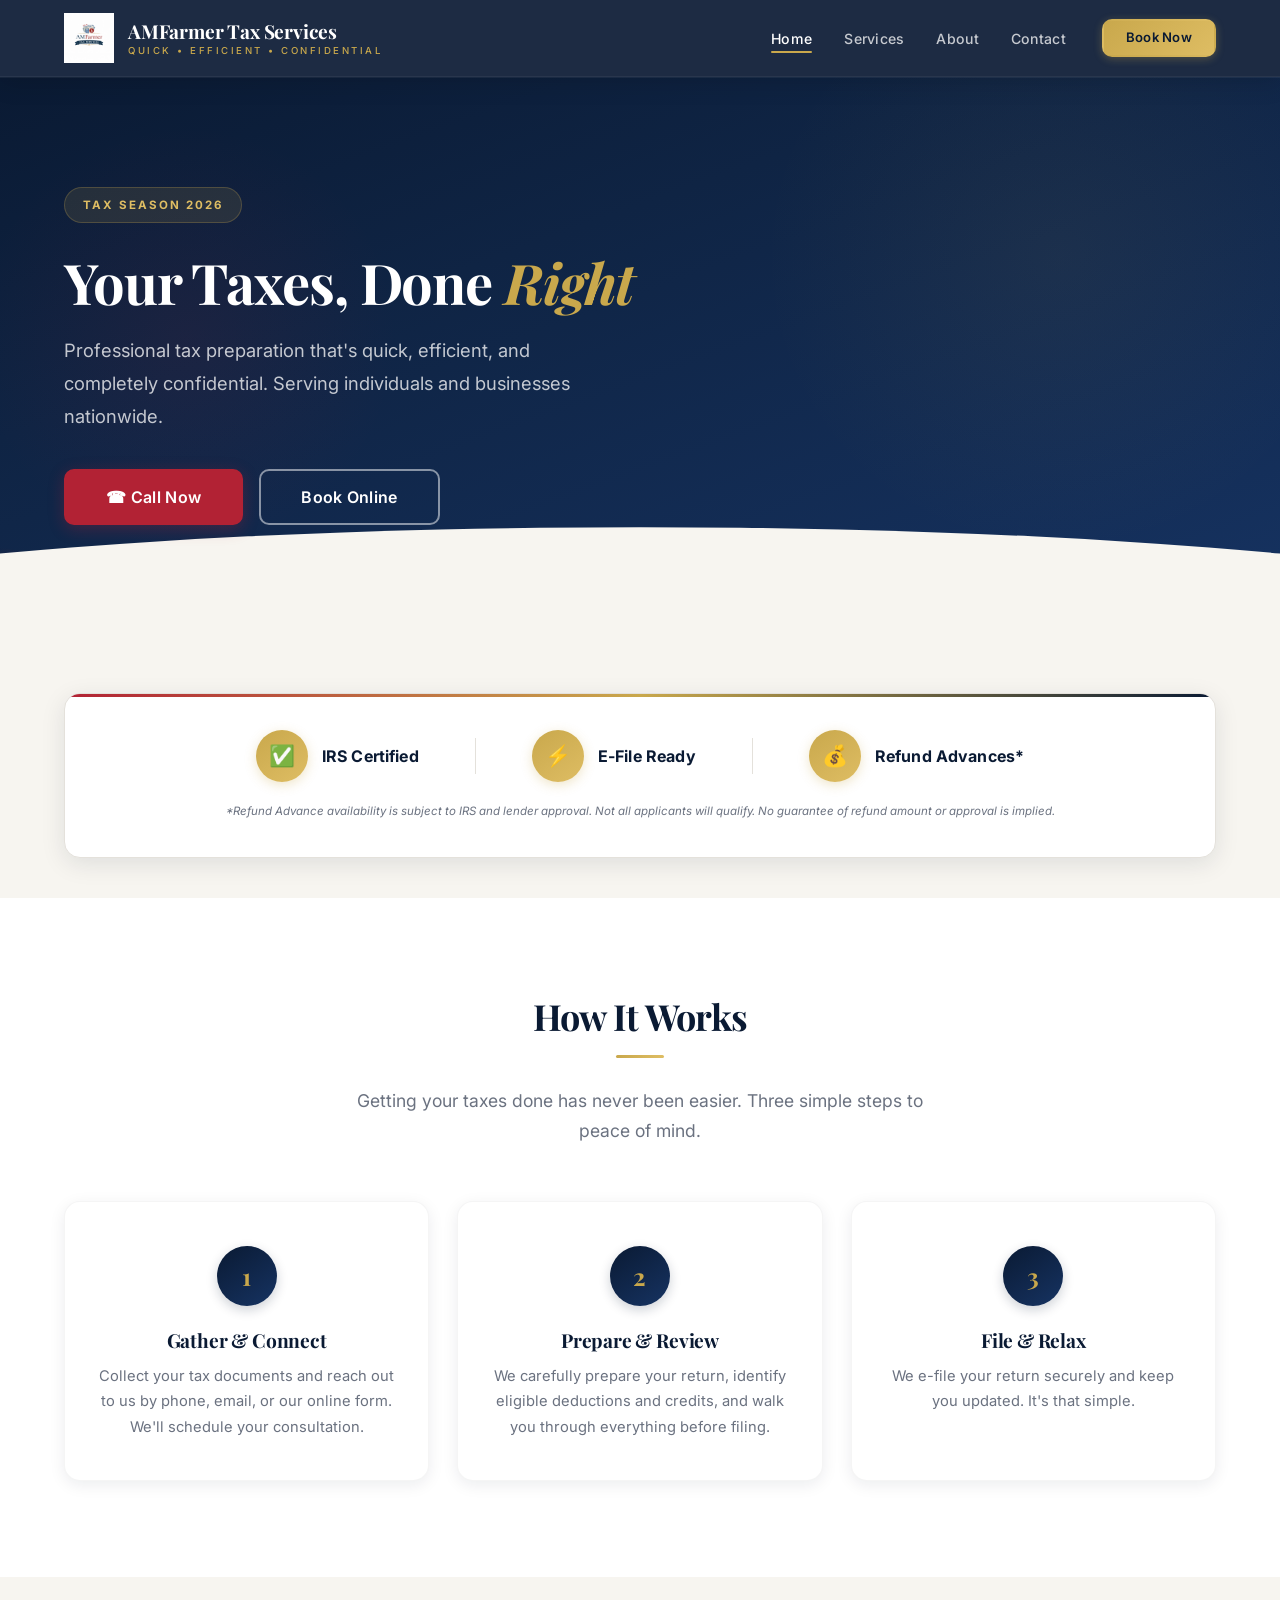
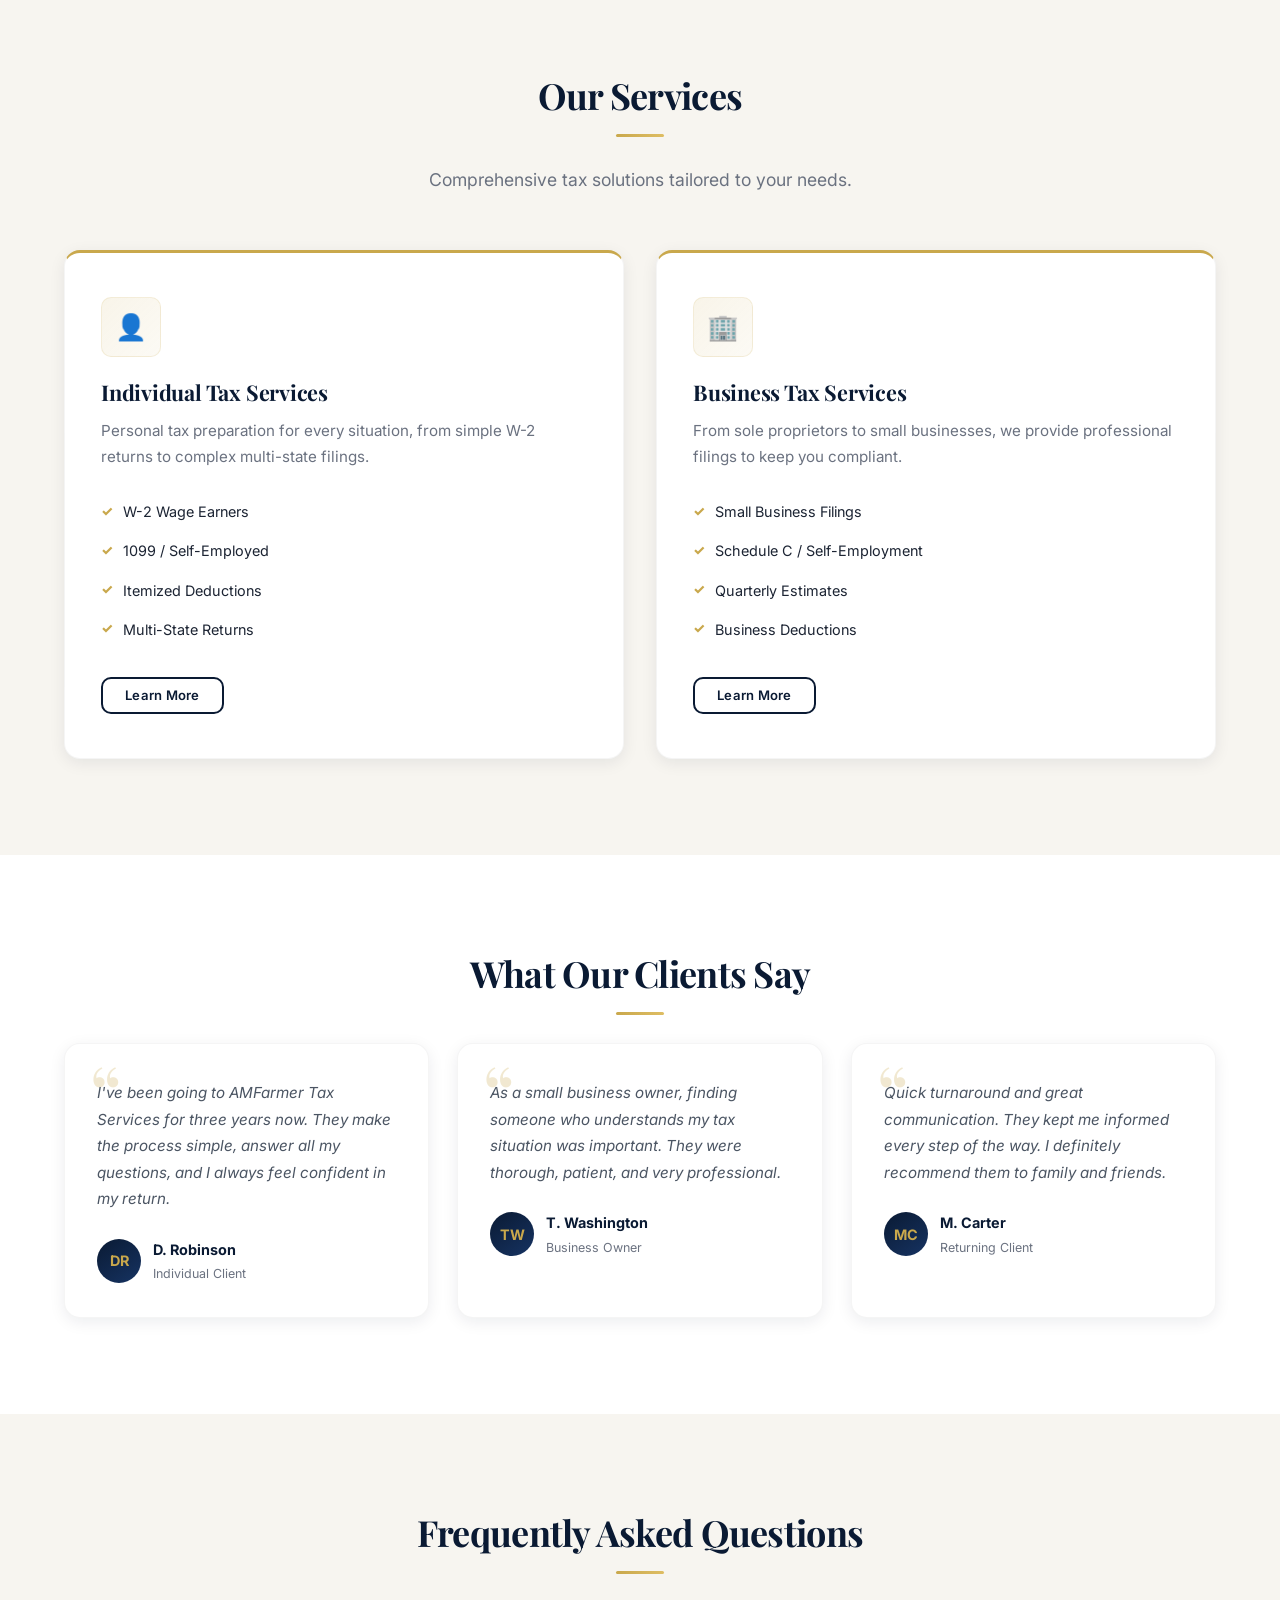
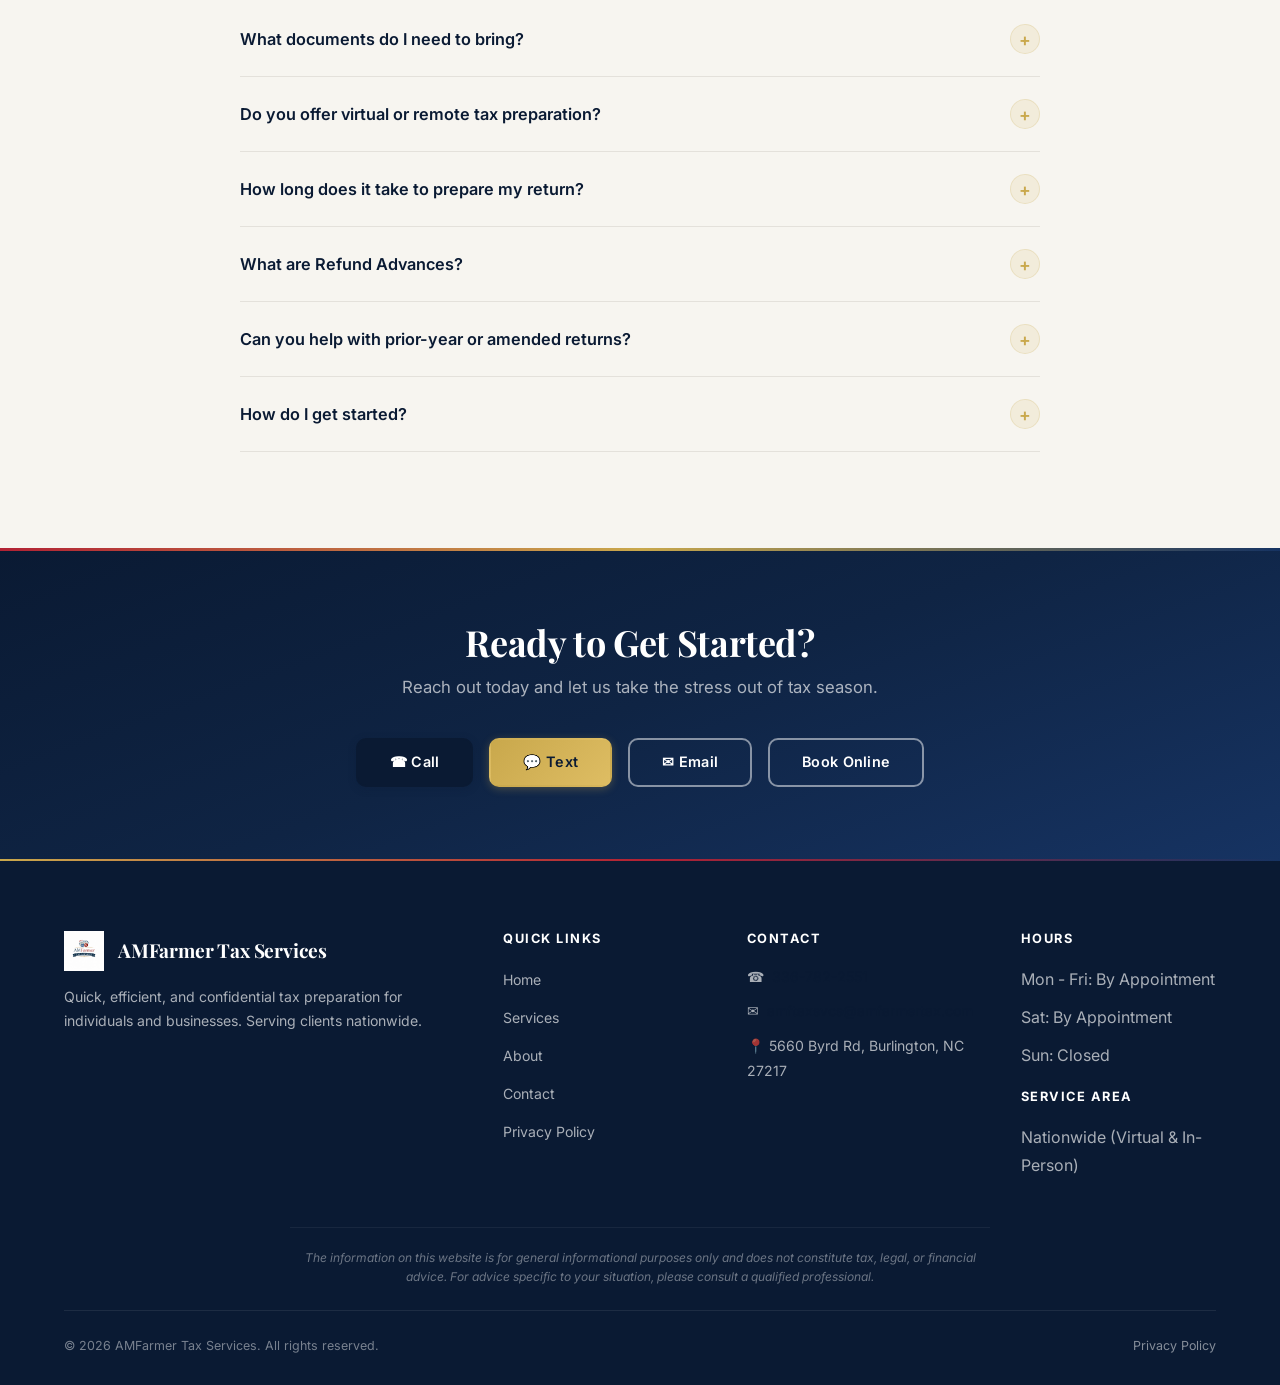
==== commit b540de5e: "Update website logo and favicon to new branding Replaced all instances of the old logo (`branding-2." ====
--- a/index.html
+++ b/index.html
@@ -8,7 +8,8 @@
   <meta property="og:title" content="AMFarmer Tax Services | Quick, Efficient, Confidential">
   <meta property="og:description" content="Professional tax preparation for individuals and businesses. IRS Certified, E-file ready, serving clients nationwide.">
   <meta property="og:type" content="website">
-  <meta property="og:image" content="assets/img/branding-2.jpg">
+  <meta property="og:image" content="assets/img/logo.png">
+  <link rel="icon" type="image/png" href="assets/img/logo.png">
   <link rel="stylesheet" href="assets/css/styles.css">
 </head>
 <body>
@@ -16,7 +17,7 @@
   <header class="header" role="banner">
     <div class="header-inner">
       <a href="index.html" class="logo" aria-label="AMFarmer Tax Services Home">
-        <img src="assets/img/branding-2.jpg" alt="AMFarmer Tax Services Logo">
+        <img src="assets/img/logo.png" alt="AMFarmer Tax Services Logo">
         <div class="logo-text">
           AMFarmer Tax Services
           <span>Quick &bull; Efficient &bull; Confidential</span>
@@ -261,7 +262,7 @@
       <div class="footer-grid">
         <div class="footer-brand">
           <a href="index.html" class="logo" aria-label="AMFarmer Tax Services Home">
-            <img src="assets/img/branding-2.jpg" alt="AMFarmer Tax Services Logo" style="height:40px;">
+            <img src="assets/img/logo.png" alt="AMFarmer Tax Services Logo" style="height:40px;">
             <div class="logo-text">AMFarmer Tax Services</div>
           </a>
           <p>Quick, efficient, and confidential tax preparation for individuals and businesses. Serving clients nationwide.</p>
--- a/assets/css/styles.css
+++ b/assets/css/styles.css
@@ -234,10 +234,9 @@
 }
 
 .logo img {
-  height: 46px;
+  height: 50px;
   width: auto;
-  border-radius: 6px;
-  box-shadow: 0 2px 8px rgba(0,0,0,0.2);
+  object-fit: contain;
 }
 
 .logo-text {
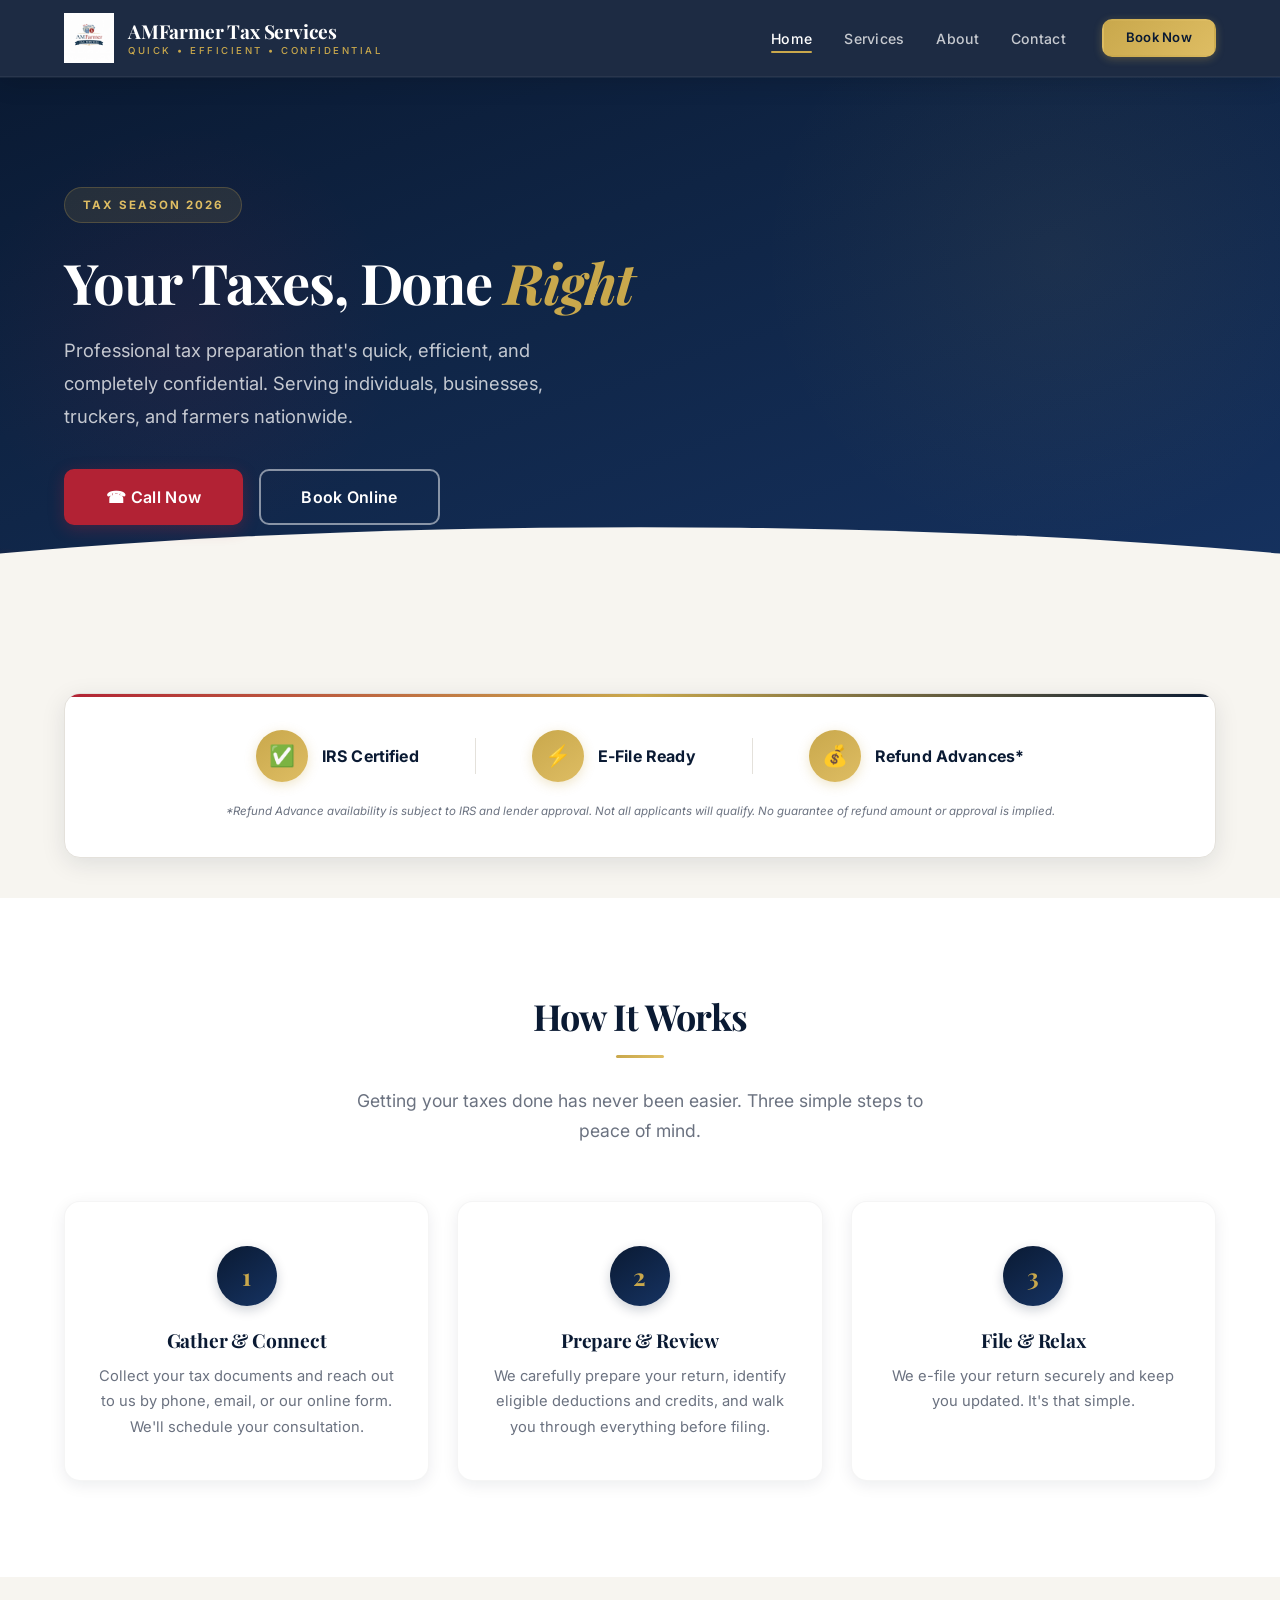
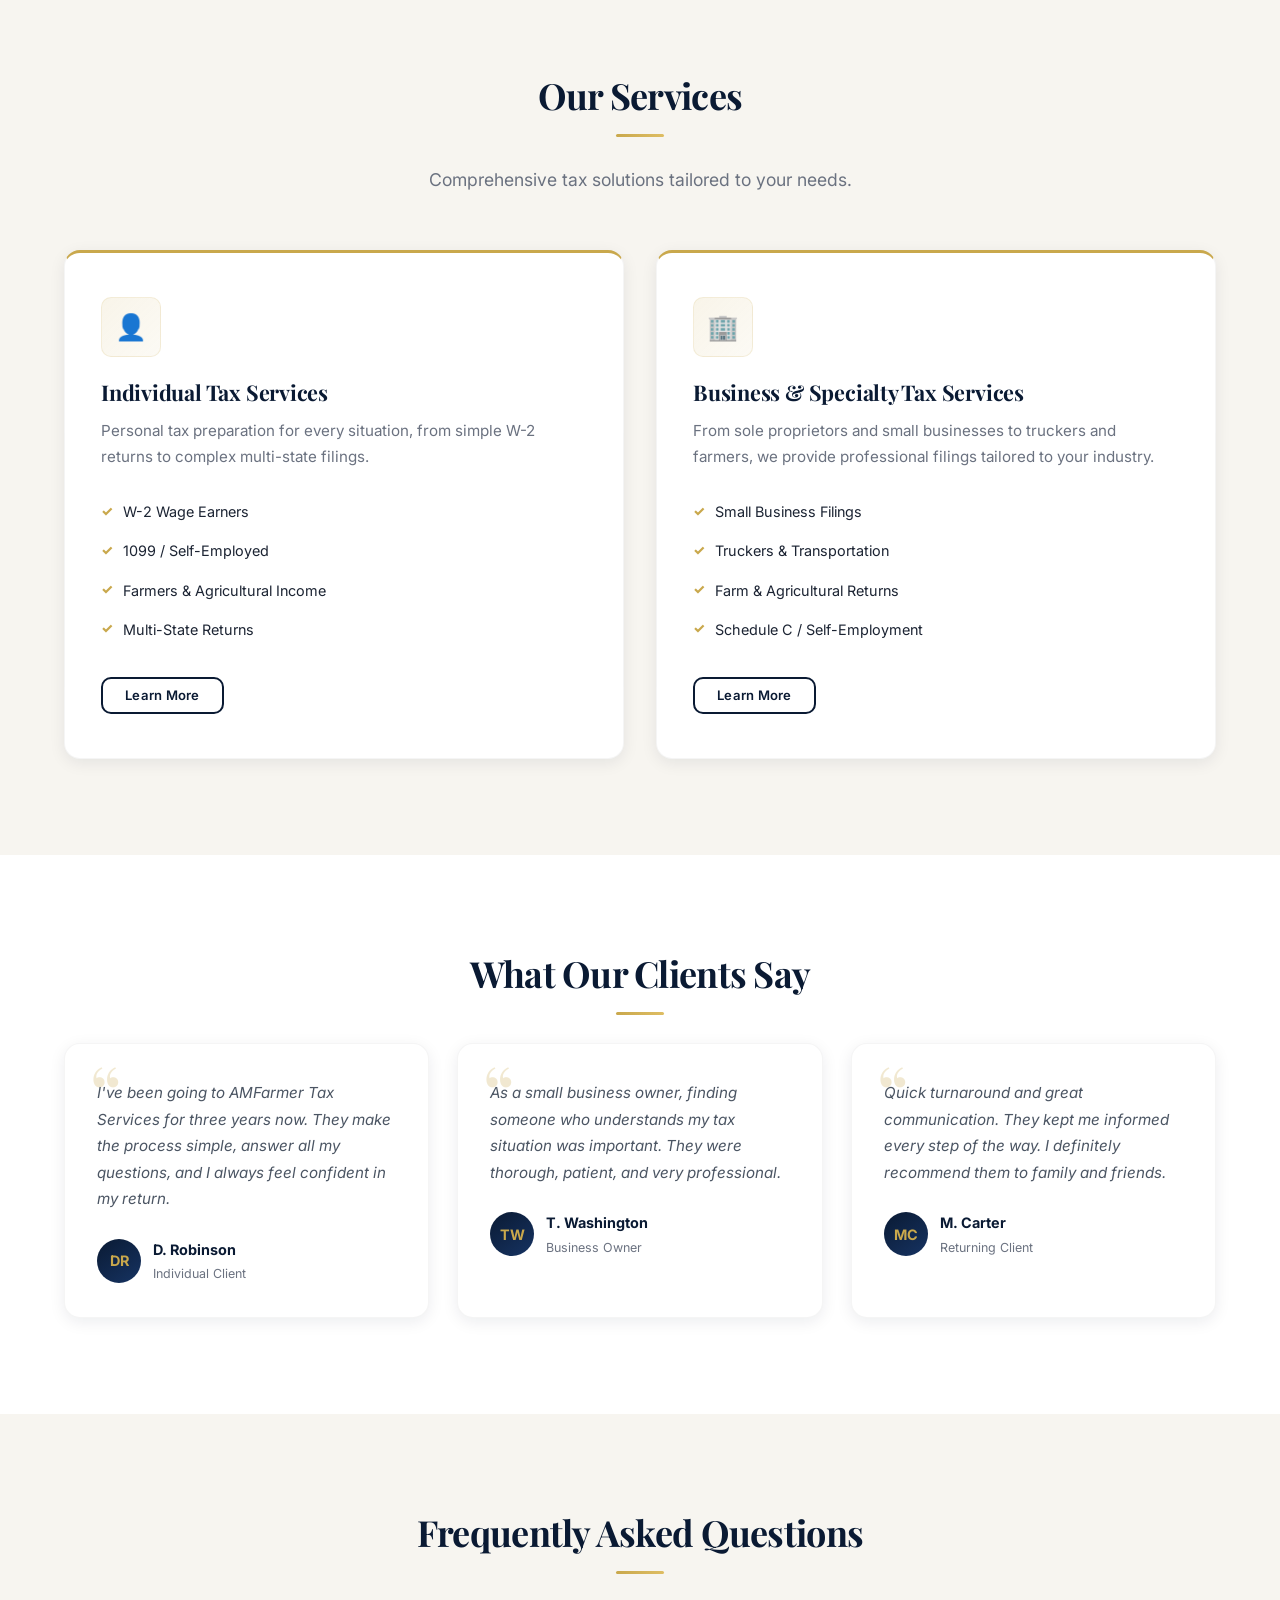
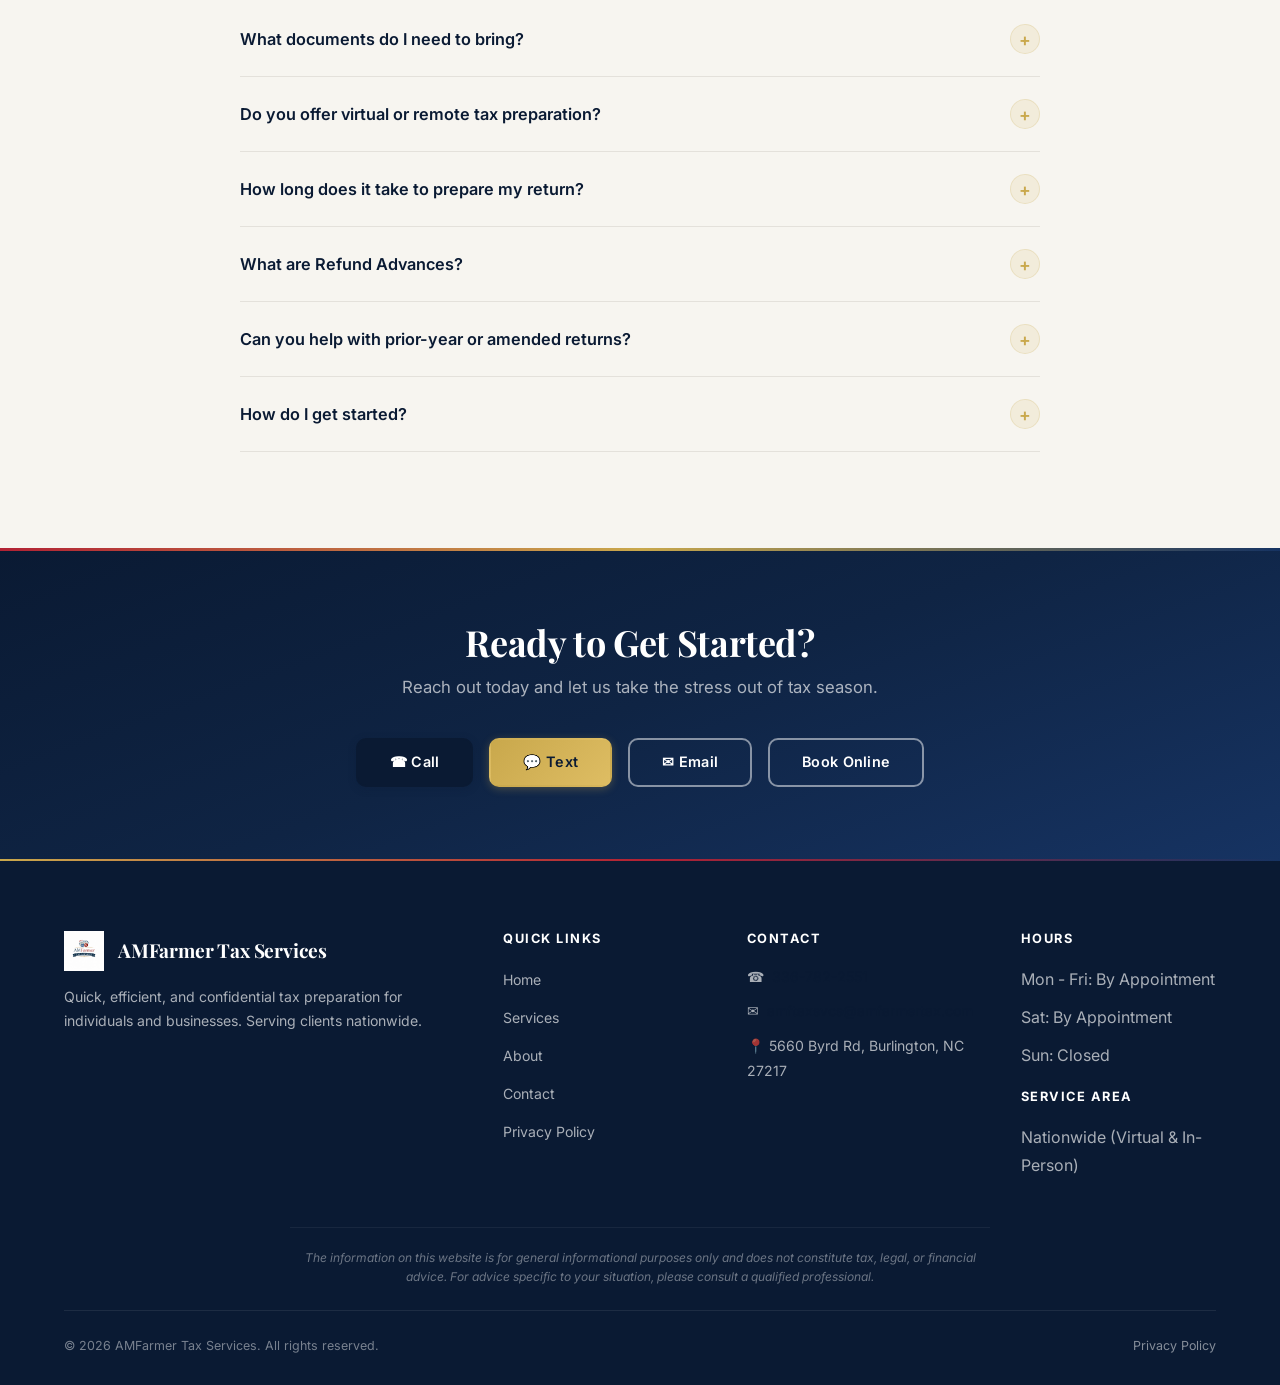
==== commit cd703e96: "Add truckers and farmers to service offerings across the website Update hero text, service cards, an" ====
--- a/index.html
+++ b/index.html
@@ -46,7 +46,7 @@
         <div class="hero-content">
           <div class="hero-badge">Tax Season 2026</div>
           <h1>Your Taxes, Done <span class="highlight">Right</span></h1>
-          <p>Professional tax preparation that's quick, efficient, and completely confidential. Serving individuals and businesses nationwide.</p>
+          <p>Professional tax preparation that's quick, efficient, and completely confidential. Serving individuals, businesses, truckers, and farmers nationwide.</p>
           <div class="hero-buttons">
             <a href="tel:336-782-2551" class="btn btn-primary btn-lg">&#9742; Call Now</a>
             <a href="contact.html#form" class="btn btn-secondary btn-lg">Book Online</a>
@@ -117,20 +117,20 @@
             <ul class="service-list">
               <li>W-2 Wage Earners</li>
               <li>1099 / Self-Employed</li>
-              <li>Itemized Deductions</li>
+              <li>Farmers &amp; Agricultural Income</li>
               <li>Multi-State Returns</li>
             </ul>
             <a href="services.html" class="btn btn-outline btn-sm">Learn More</a>
           </div>
           <div class="service-card">
             <div class="service-icon">&#127970;</div>
-            <h3>Business Tax Services</h3>
-            <p>From sole proprietors to small businesses, we provide professional filings to keep you compliant.</p>
+            <h3>Business &amp; Specialty Tax Services</h3>
+            <p>From sole proprietors and small businesses to truckers and farmers, we provide professional filings tailored to your industry.</p>
             <ul class="service-list">
               <li>Small Business Filings</li>
+              <li>Truckers &amp; Transportation</li>
+              <li>Farm &amp; Agricultural Returns</li>
               <li>Schedule C / Self-Employment</li>
-              <li>Quarterly Estimates</li>
-              <li>Business Deductions</li>
             </ul>
             <a href="services.html" class="btn btn-outline btn-sm">Learn More</a>
           </div>
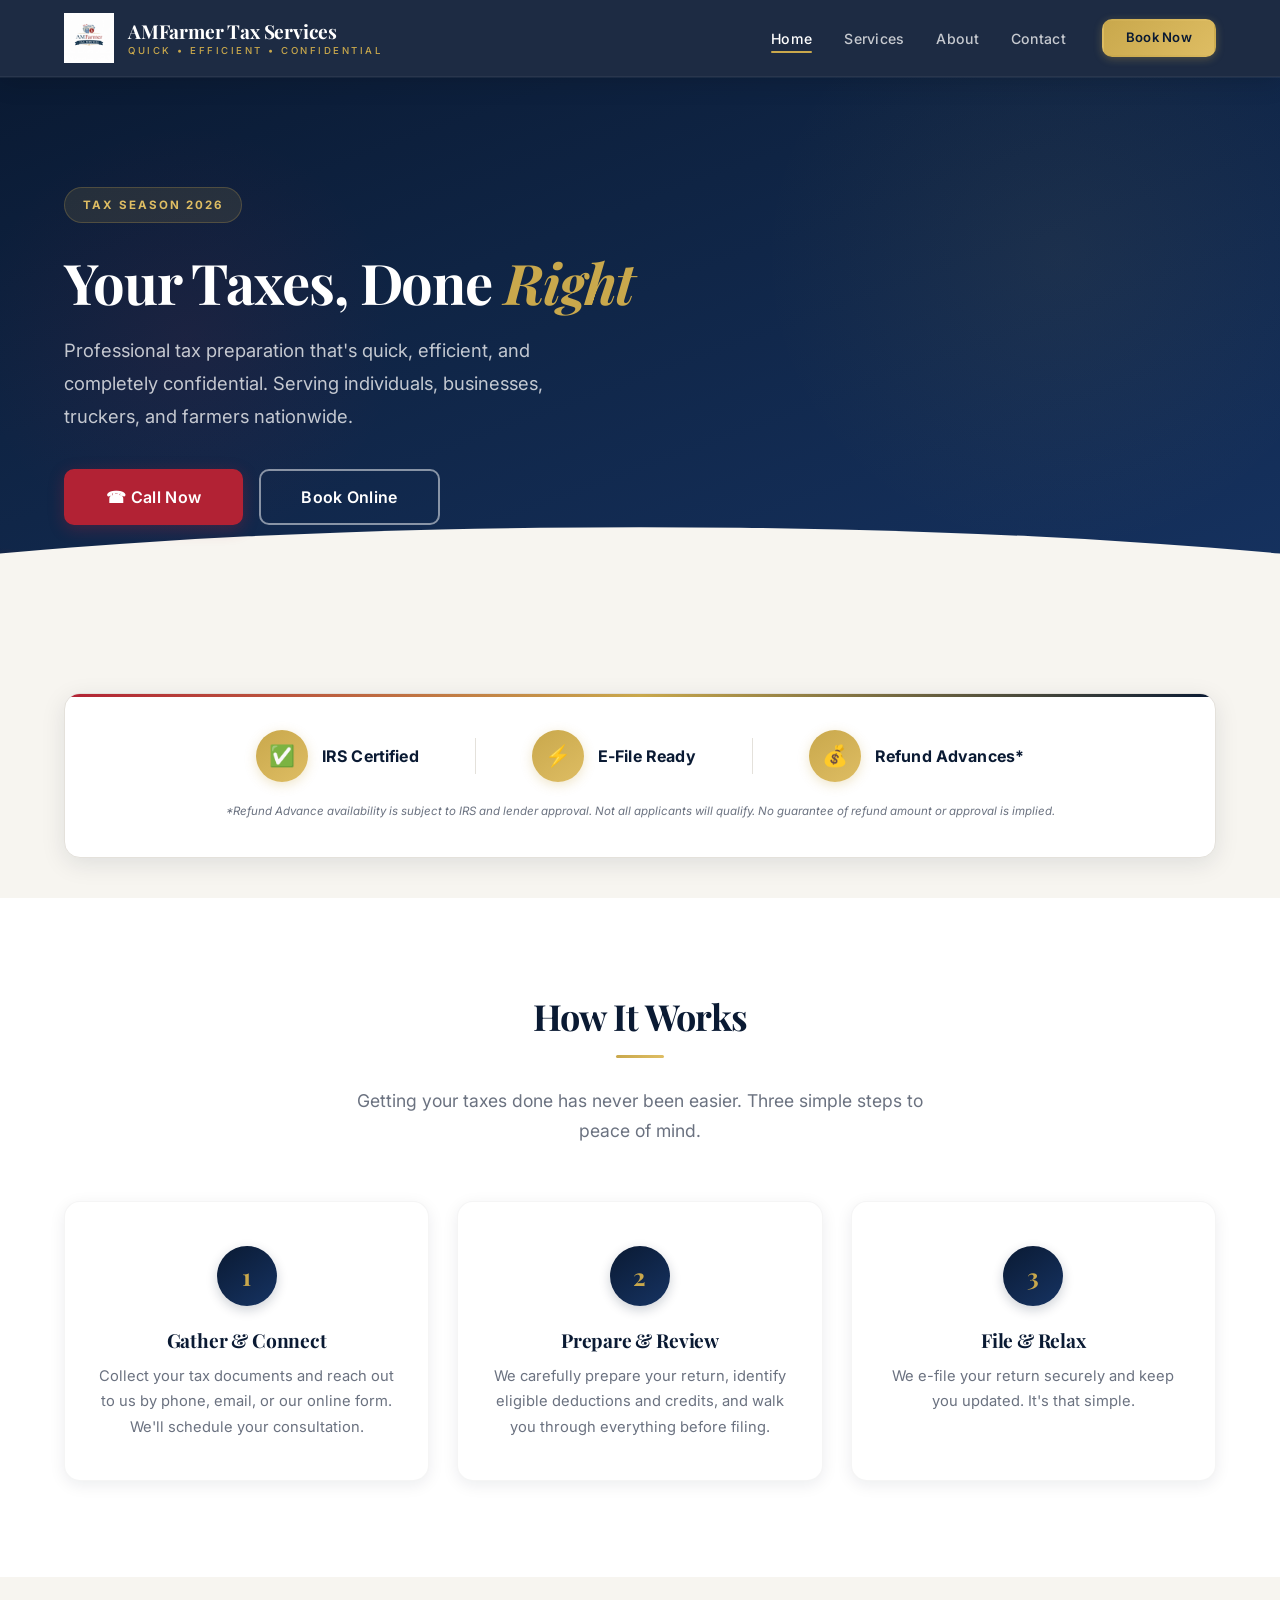
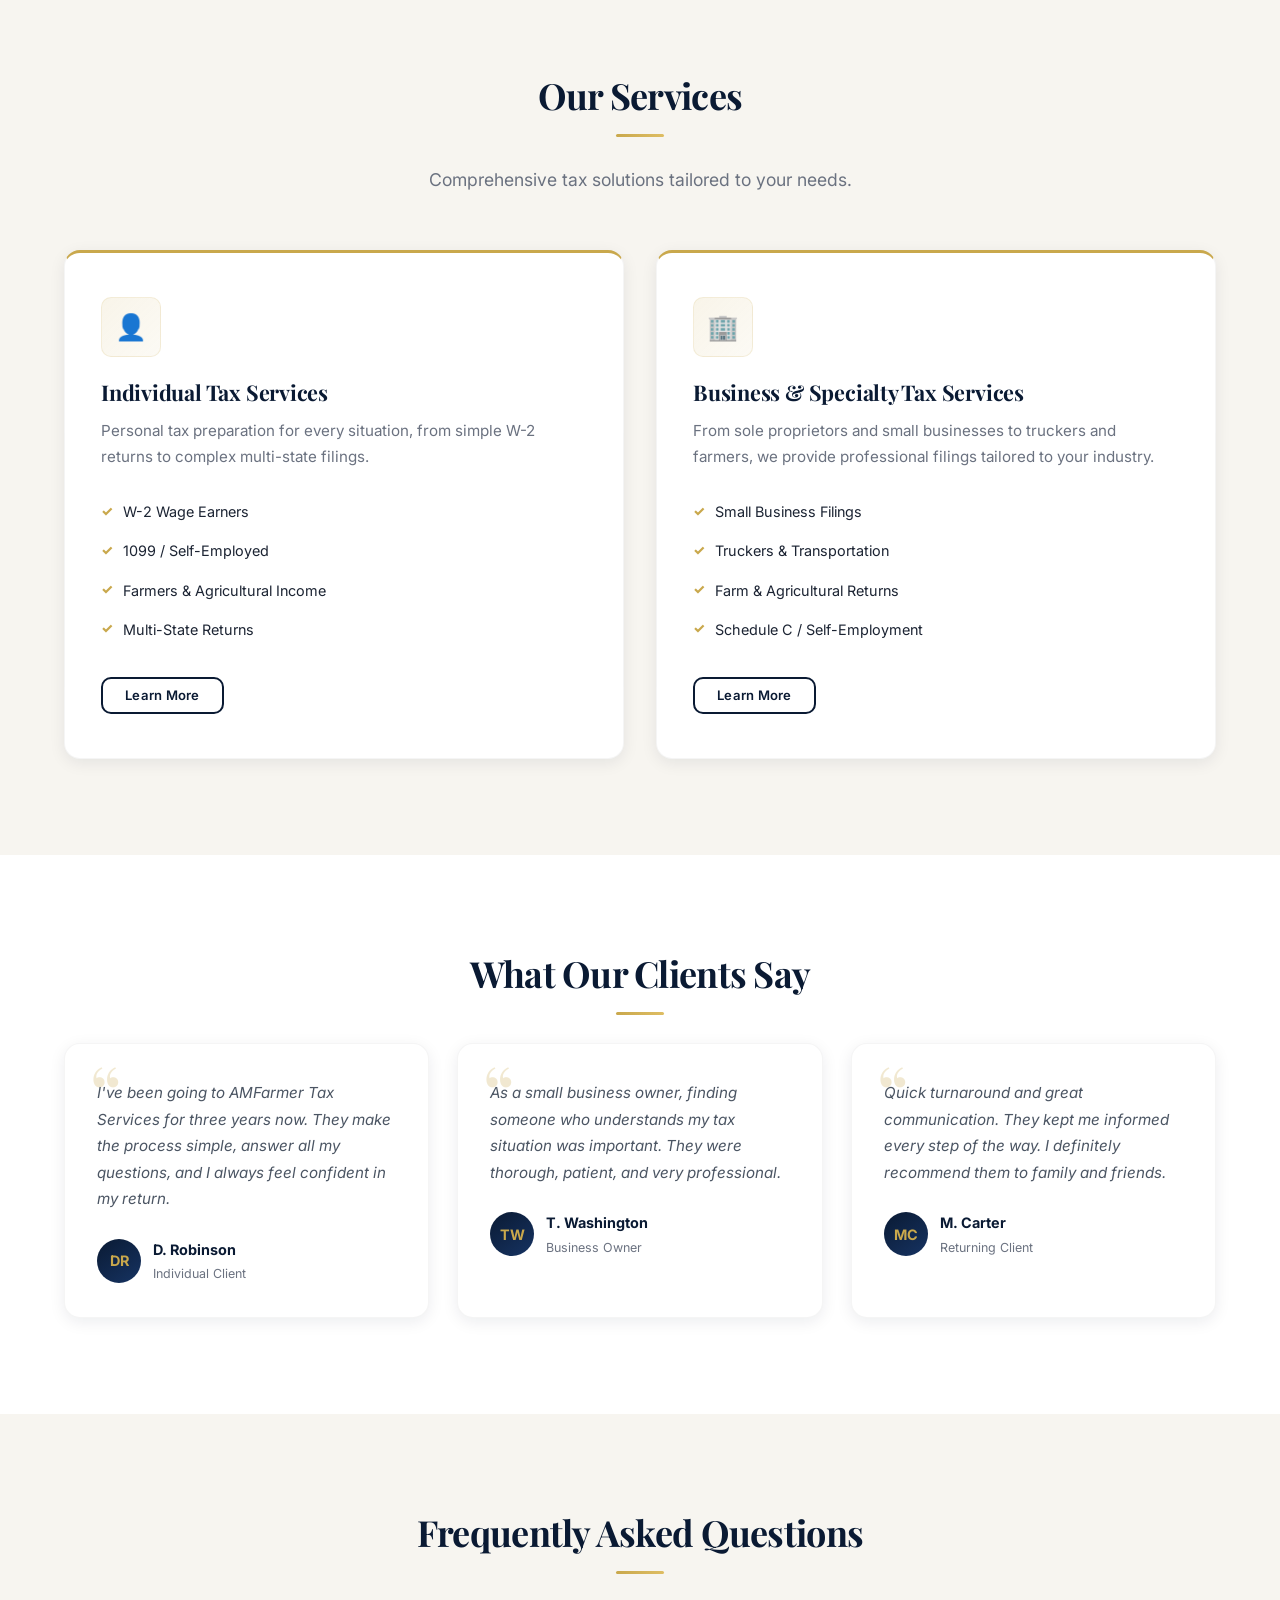
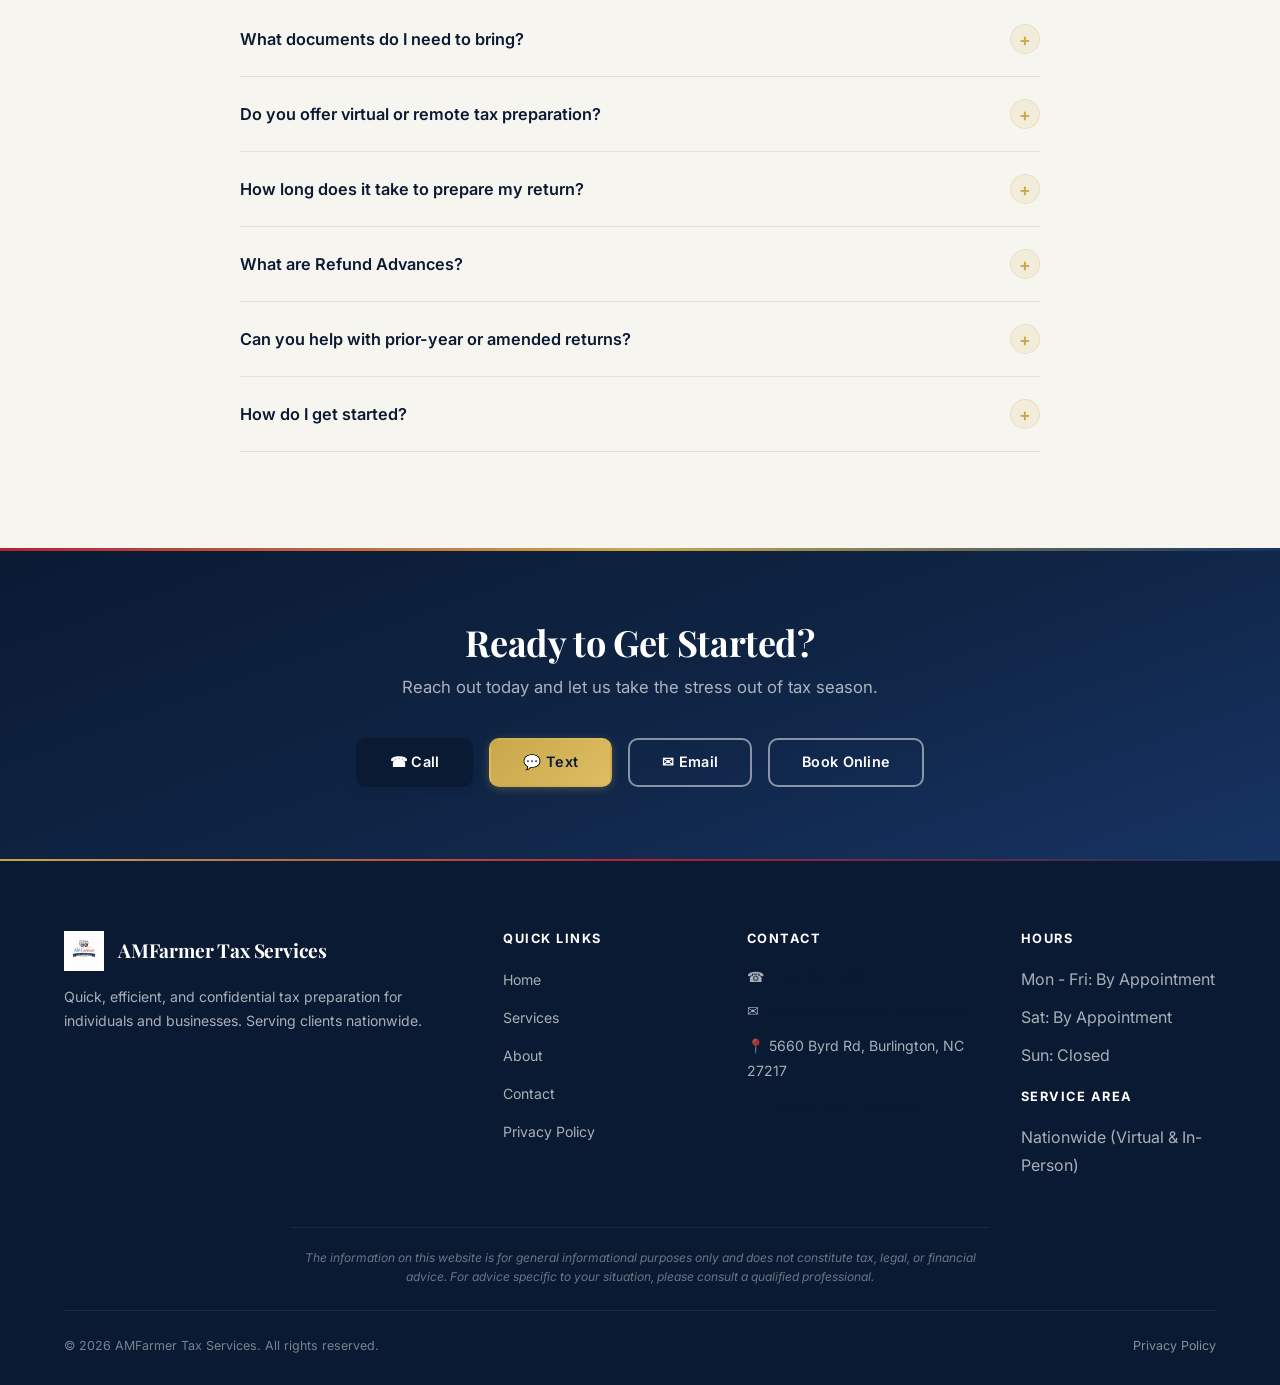
==== commit bb09a928: "Add a Facebook link to the footer of all website pages Adds a new paragraph element containing a Fac" ====
--- a/index.html
+++ b/index.html
@@ -283,6 +283,7 @@
             <p>&#9742; <a href="tel:336-782-2551">336-782-2551</a></p>
             <p>&#9993; <a href="mailto:amftaxsvcs@amfarmertax.com">amftaxsvcs@amfarmertax.com</a></p>
             <p>&#128205; 5660 Byrd Rd, Burlington, NC 27217</p>
+            <p class="footer-social"><a href="https://www.facebook.com/amfarmertaxsvcs" target="_blank" rel="noopener noreferrer" aria-label="AMFarmer Tax Services on Facebook"><svg width="18" height="18" viewBox="0 0 24 24" fill="currentColor" style="vertical-align:middle;margin-right:6px;"><path d="M24 12.073c0-6.627-5.373-12-12-12s-12 5.373-12 12c0 5.99 4.388 10.954 10.125 11.854v-8.385H7.078v-3.47h3.047V9.43c0-3.007 1.792-4.669 4.533-4.669 1.312 0 2.686.235 2.686.235v2.953H15.83c-1.491 0-1.956.925-1.956 1.874v2.25h3.328l-.532 3.47h-2.796v8.385C19.612 23.027 24 18.062 24 12.073z"/></svg> Follow Us on Facebook</a></p>
           </div>
         </div>
         <div>
--- a/assets/css/styles.css
+++ b/assets/css/styles.css
@@ -1023,12 +1023,18 @@
   border-radius: var(--radius-lg);
   overflow: hidden;
   box-shadow: var(--shadow-xl);
+  background: var(--white);
+  display: flex;
+  align-items: center;
+  justify-content: center;
+  padding: 32px;
 }
 
 .about-image img {
   width: 100%;
+  max-width: 320px;
   height: auto;
-  object-fit: cover;
+  object-fit: contain;
 }
 
 .about-text h2 {
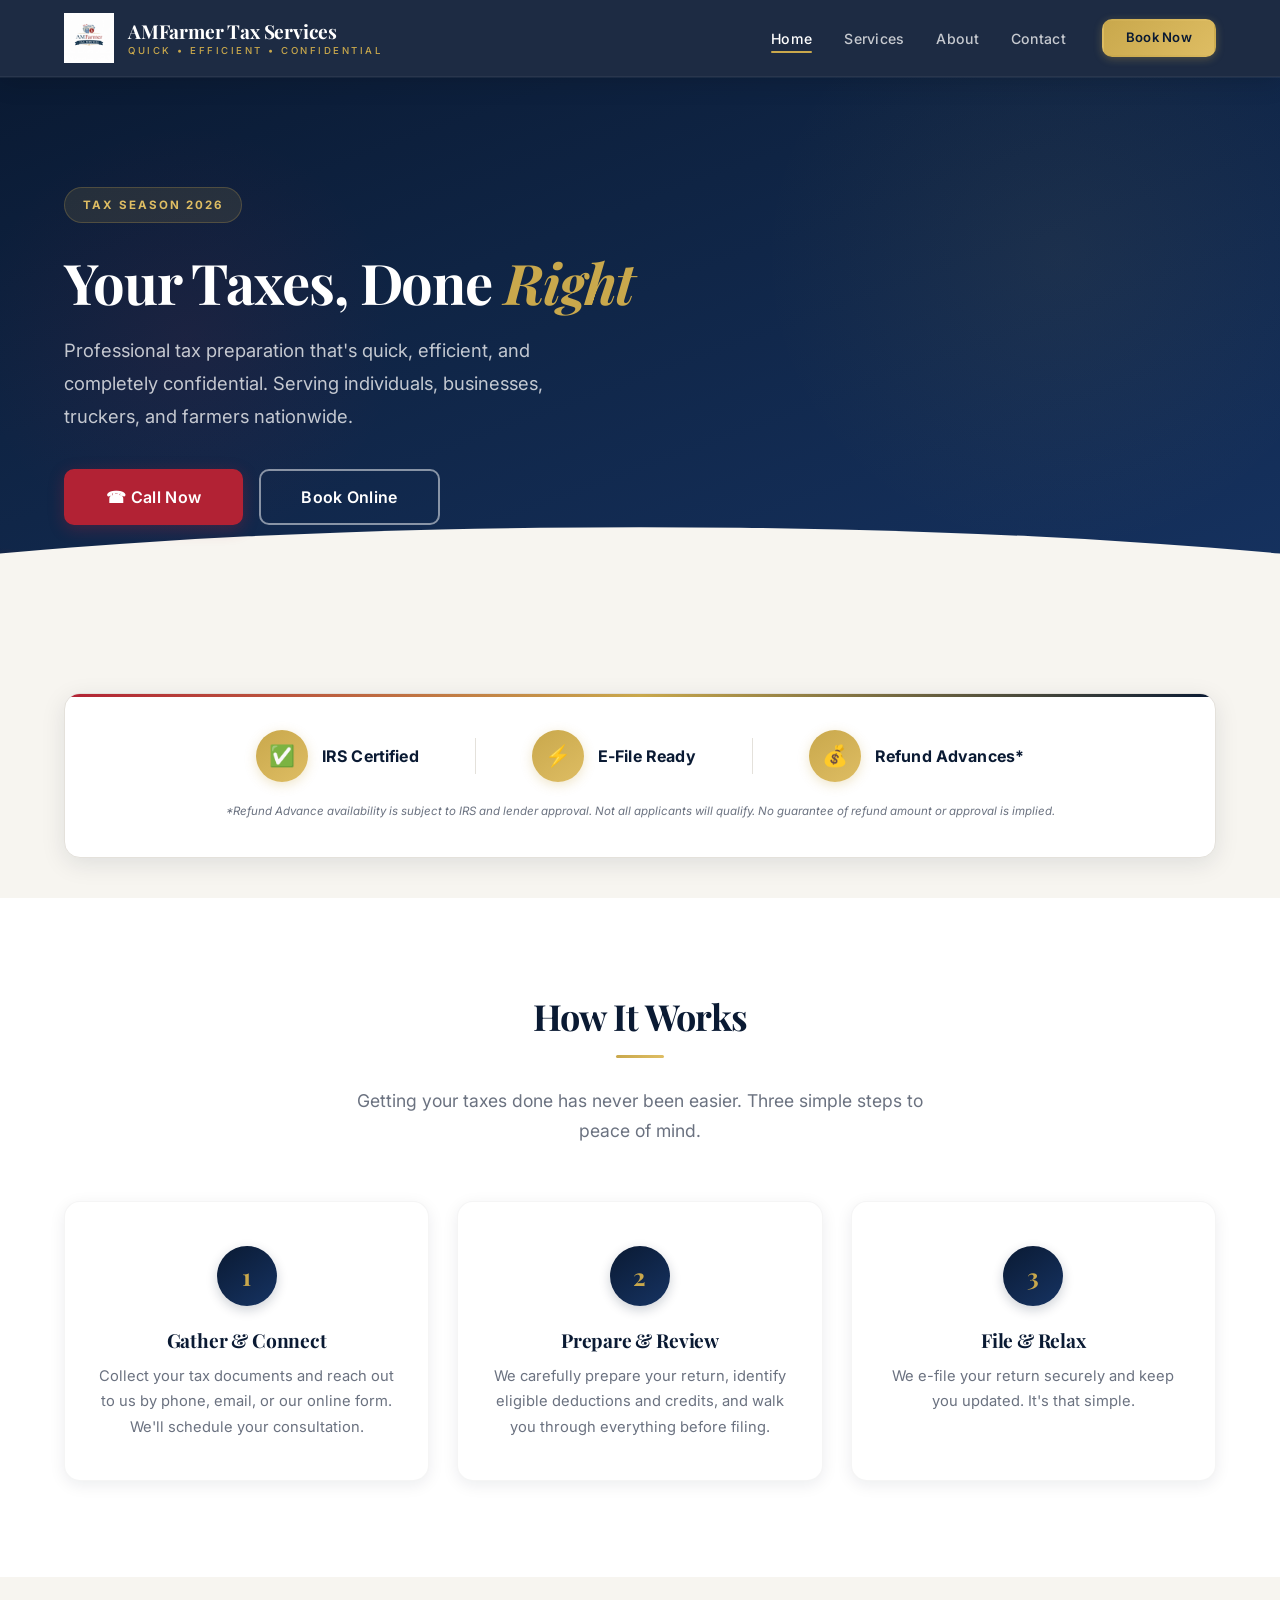
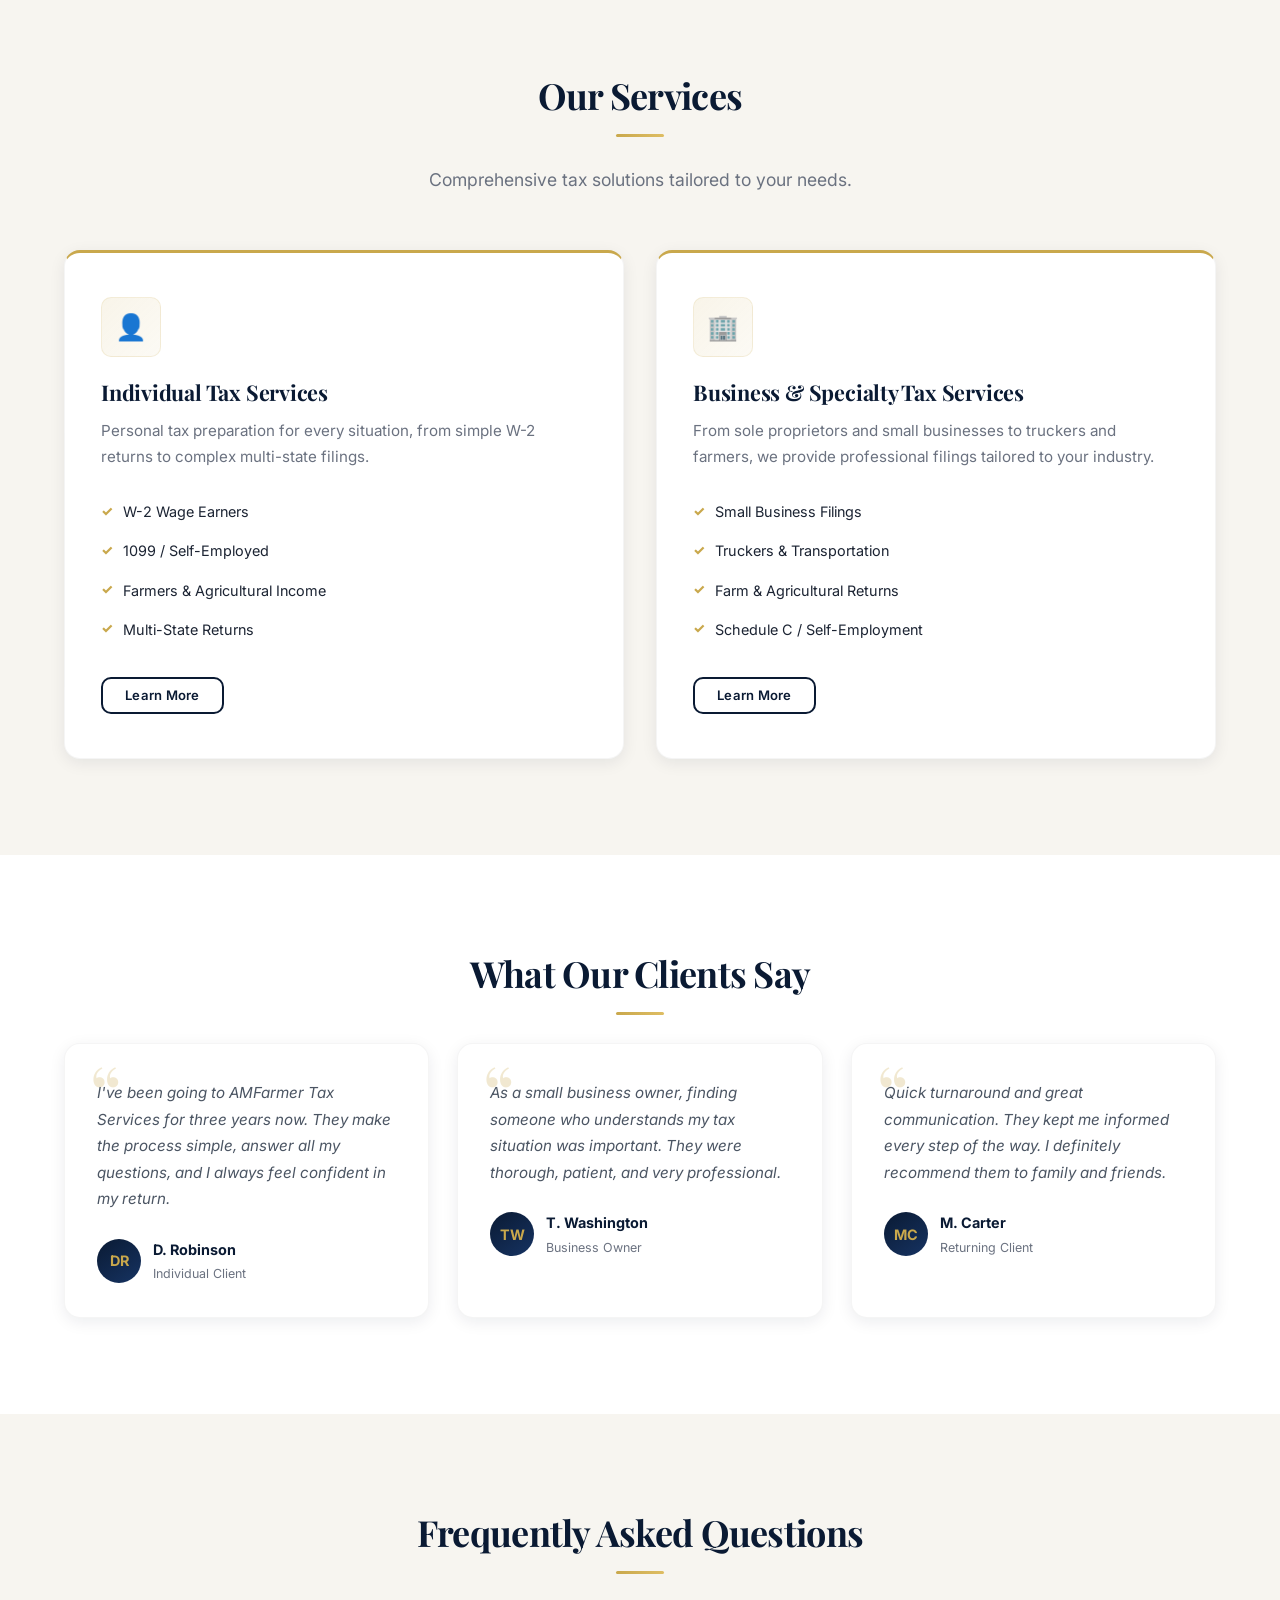
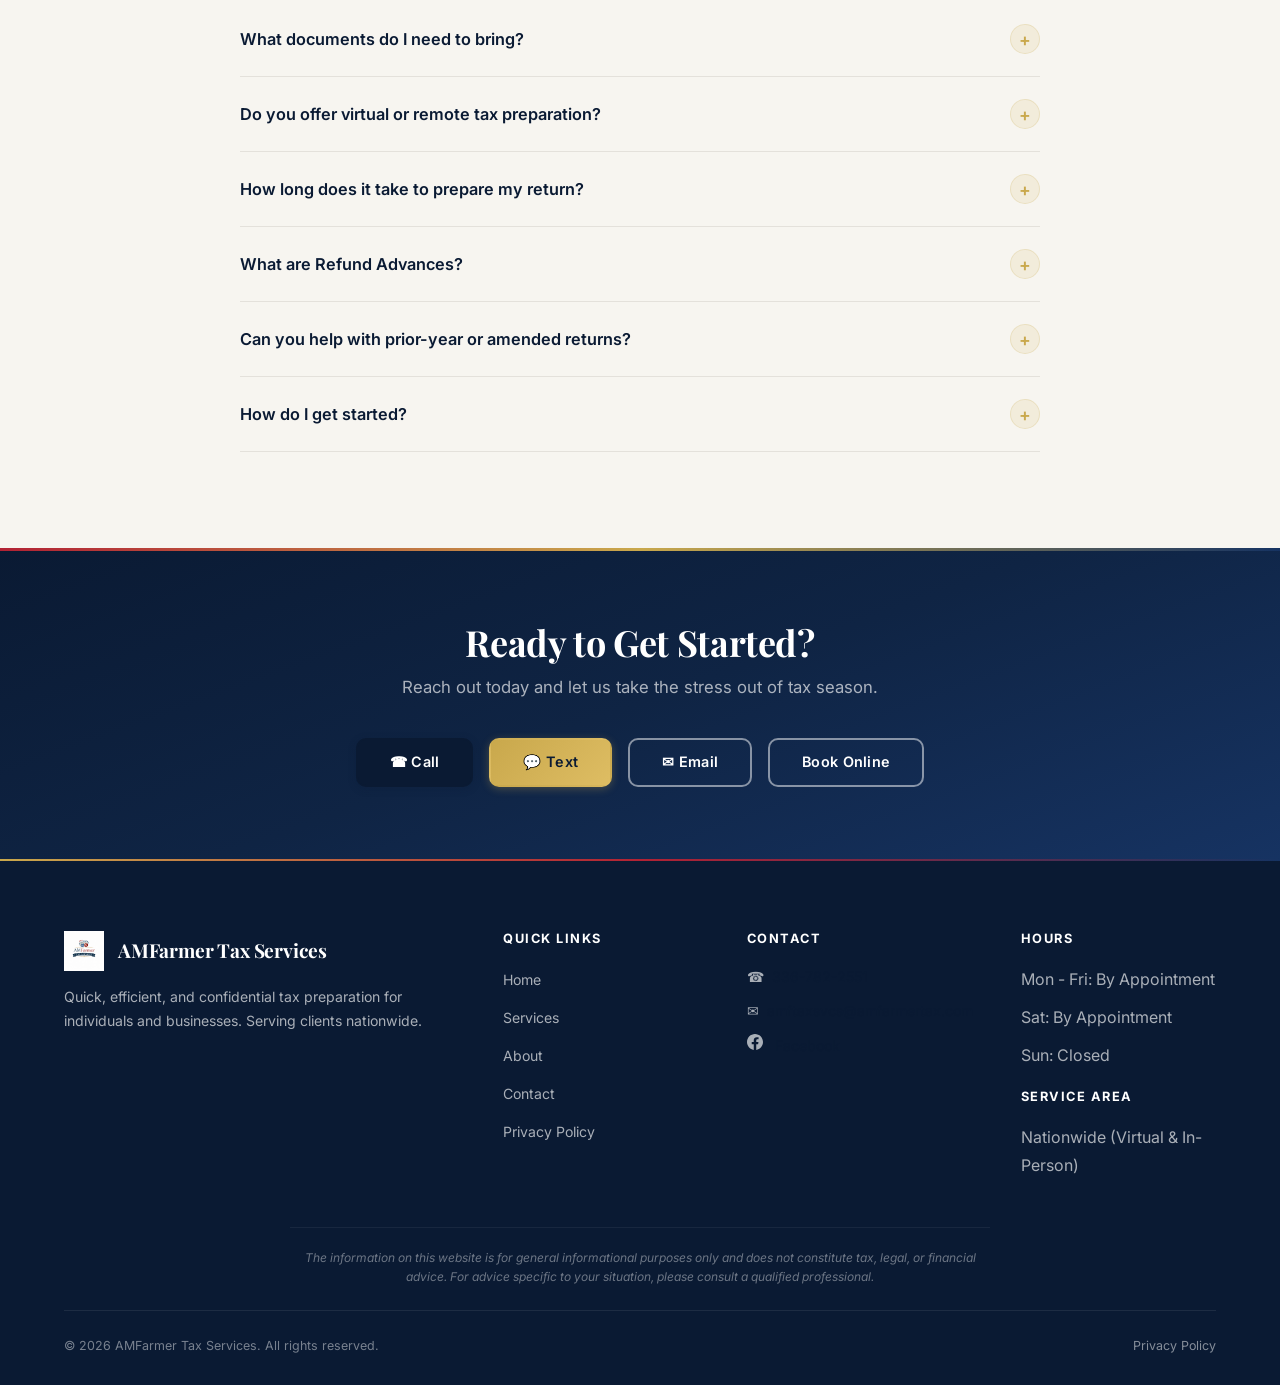
==== commit 4c1acbe6: "Add Facebook link and icon to website footer Replaced the physical address in the footer with a Face" ====
--- a/index.html
+++ b/index.html
@@ -282,8 +282,7 @@
           <div class="footer-contact-info">
             <p>&#9742; <a href="tel:336-782-2551">336-782-2551</a></p>
             <p>&#9993; <a href="mailto:amftaxsvcs@amfarmertax.com">amftaxsvcs@amfarmertax.com</a></p>
-            <p>&#128205; 5660 Byrd Rd, Burlington, NC 27217</p>
-            <p class="footer-social"><a href="https://www.facebook.com/amfarmertaxsvcs" target="_blank" rel="noopener noreferrer" aria-label="AMFarmer Tax Services on Facebook"><svg width="18" height="18" viewBox="0 0 24 24" fill="currentColor" style="vertical-align:middle;margin-right:6px;"><path d="M24 12.073c0-6.627-5.373-12-12-12s-12 5.373-12 12c0 5.99 4.388 10.954 10.125 11.854v-8.385H7.078v-3.47h3.047V9.43c0-3.007 1.792-4.669 4.533-4.669 1.312 0 2.686.235 2.686.235v2.953H15.83c-1.491 0-1.956.925-1.956 1.874v2.25h3.328l-.532 3.47h-2.796v8.385C19.612 23.027 24 18.062 24 12.073z"/></svg> Follow Us on Facebook</a></p>
+            <p><svg width="16" height="16" viewBox="0 0 24 24" fill="currentColor" style="vertical-align:middle;margin-right:4px;"><path d="M24 12.073c0-6.627-5.373-12-12-12s-12 5.373-12 12c0 5.99 4.388 10.954 10.125 11.854v-8.385H7.078v-3.47h3.047V9.43c0-3.007 1.792-4.669 4.533-4.669 1.312 0 2.686.235 2.686.235v2.953H15.83c-1.491 0-1.956.925-1.956 1.874v2.25h3.328l-.532 3.47h-2.796v8.385C19.612 23.027 24 18.062 24 12.073z"/></svg> <a href="https://www.facebook.com/amfarmertaxsvcs" target="_blank" rel="noopener noreferrer">Facebook</a></p>
           </div>
         </div>
         <div>
